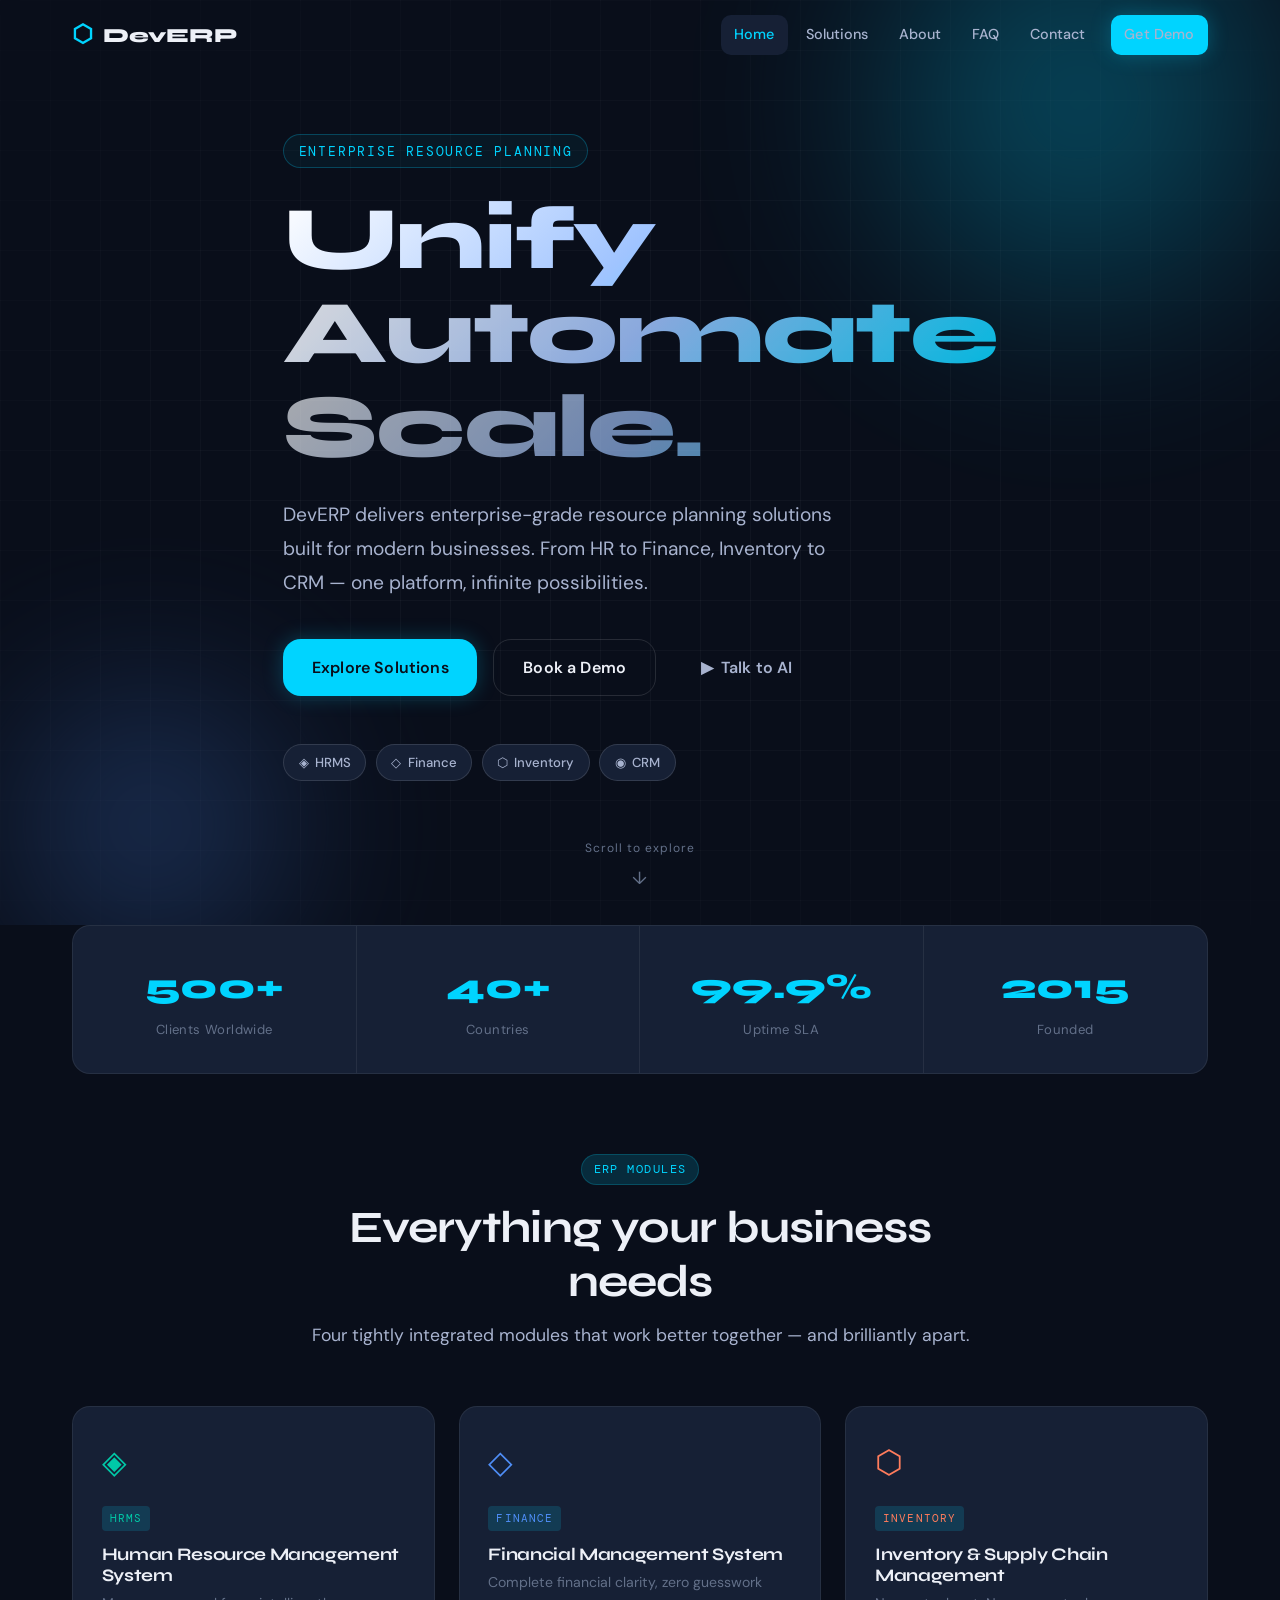
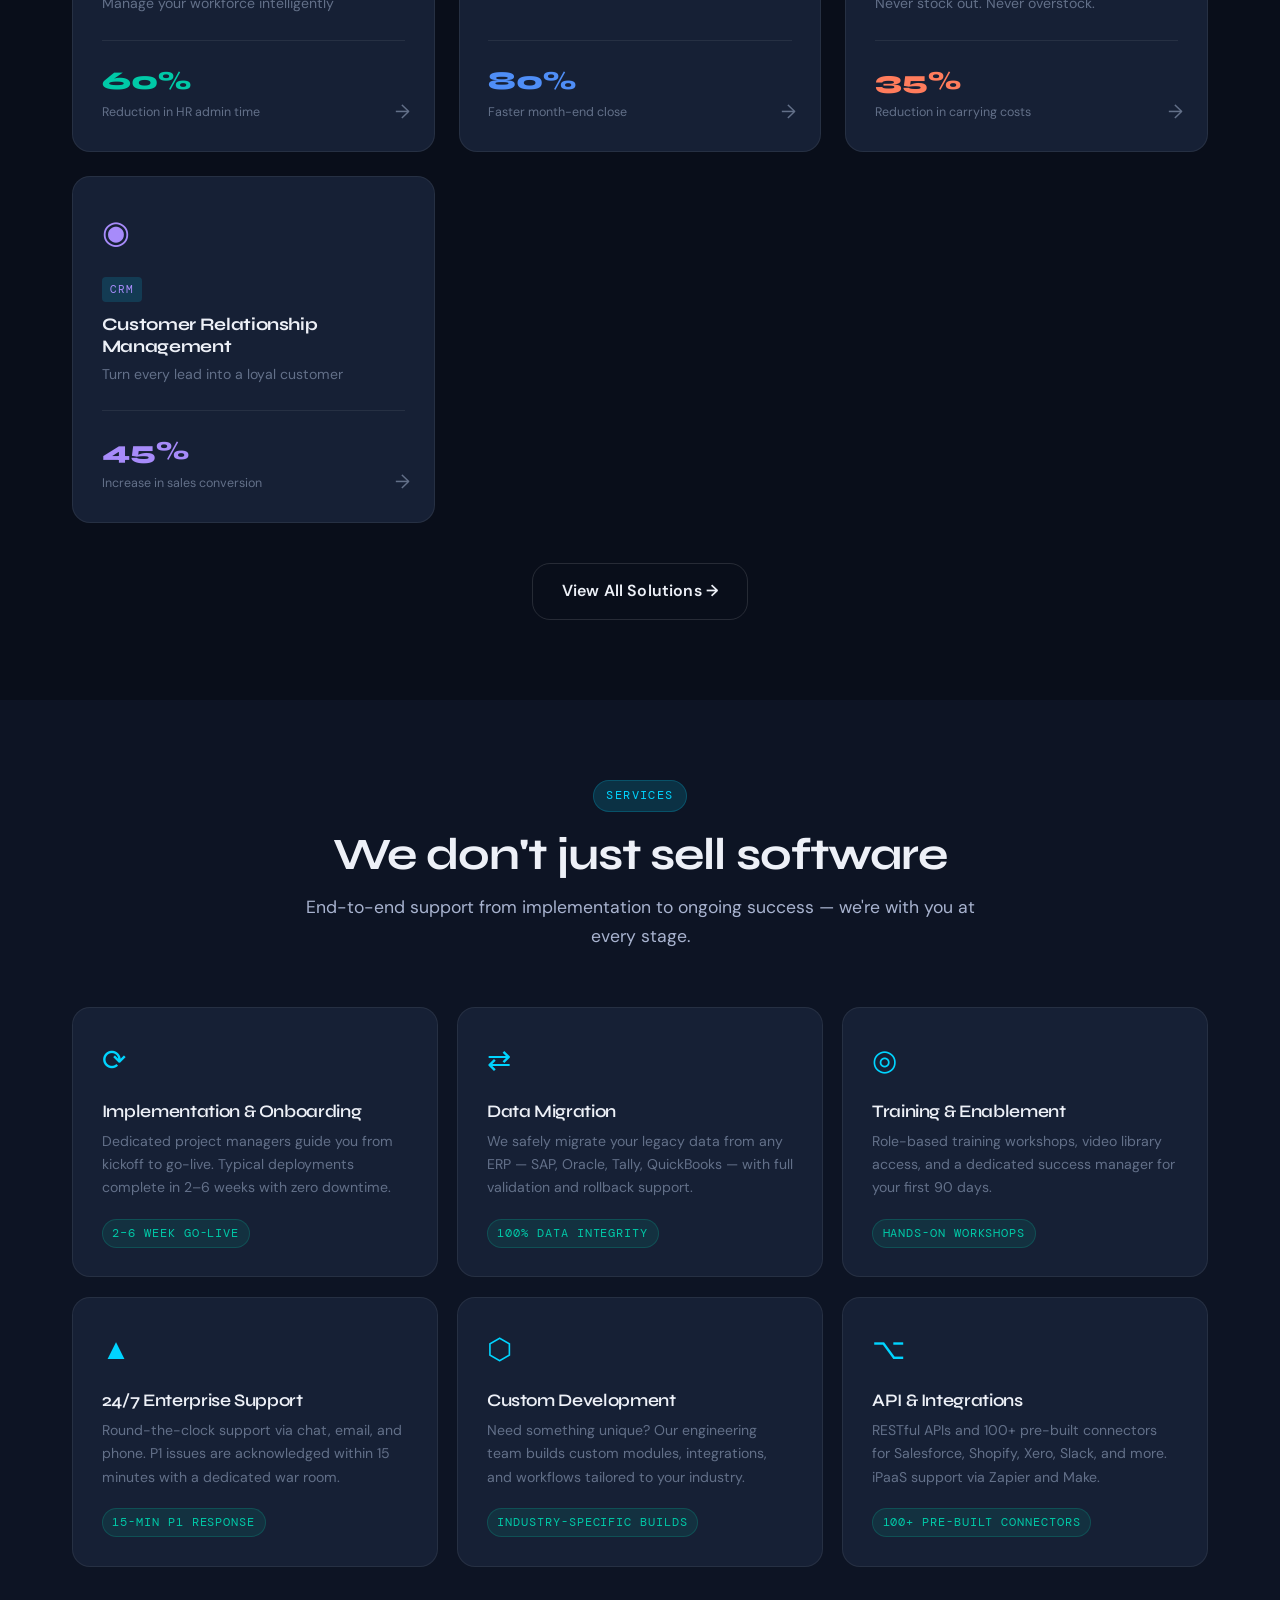
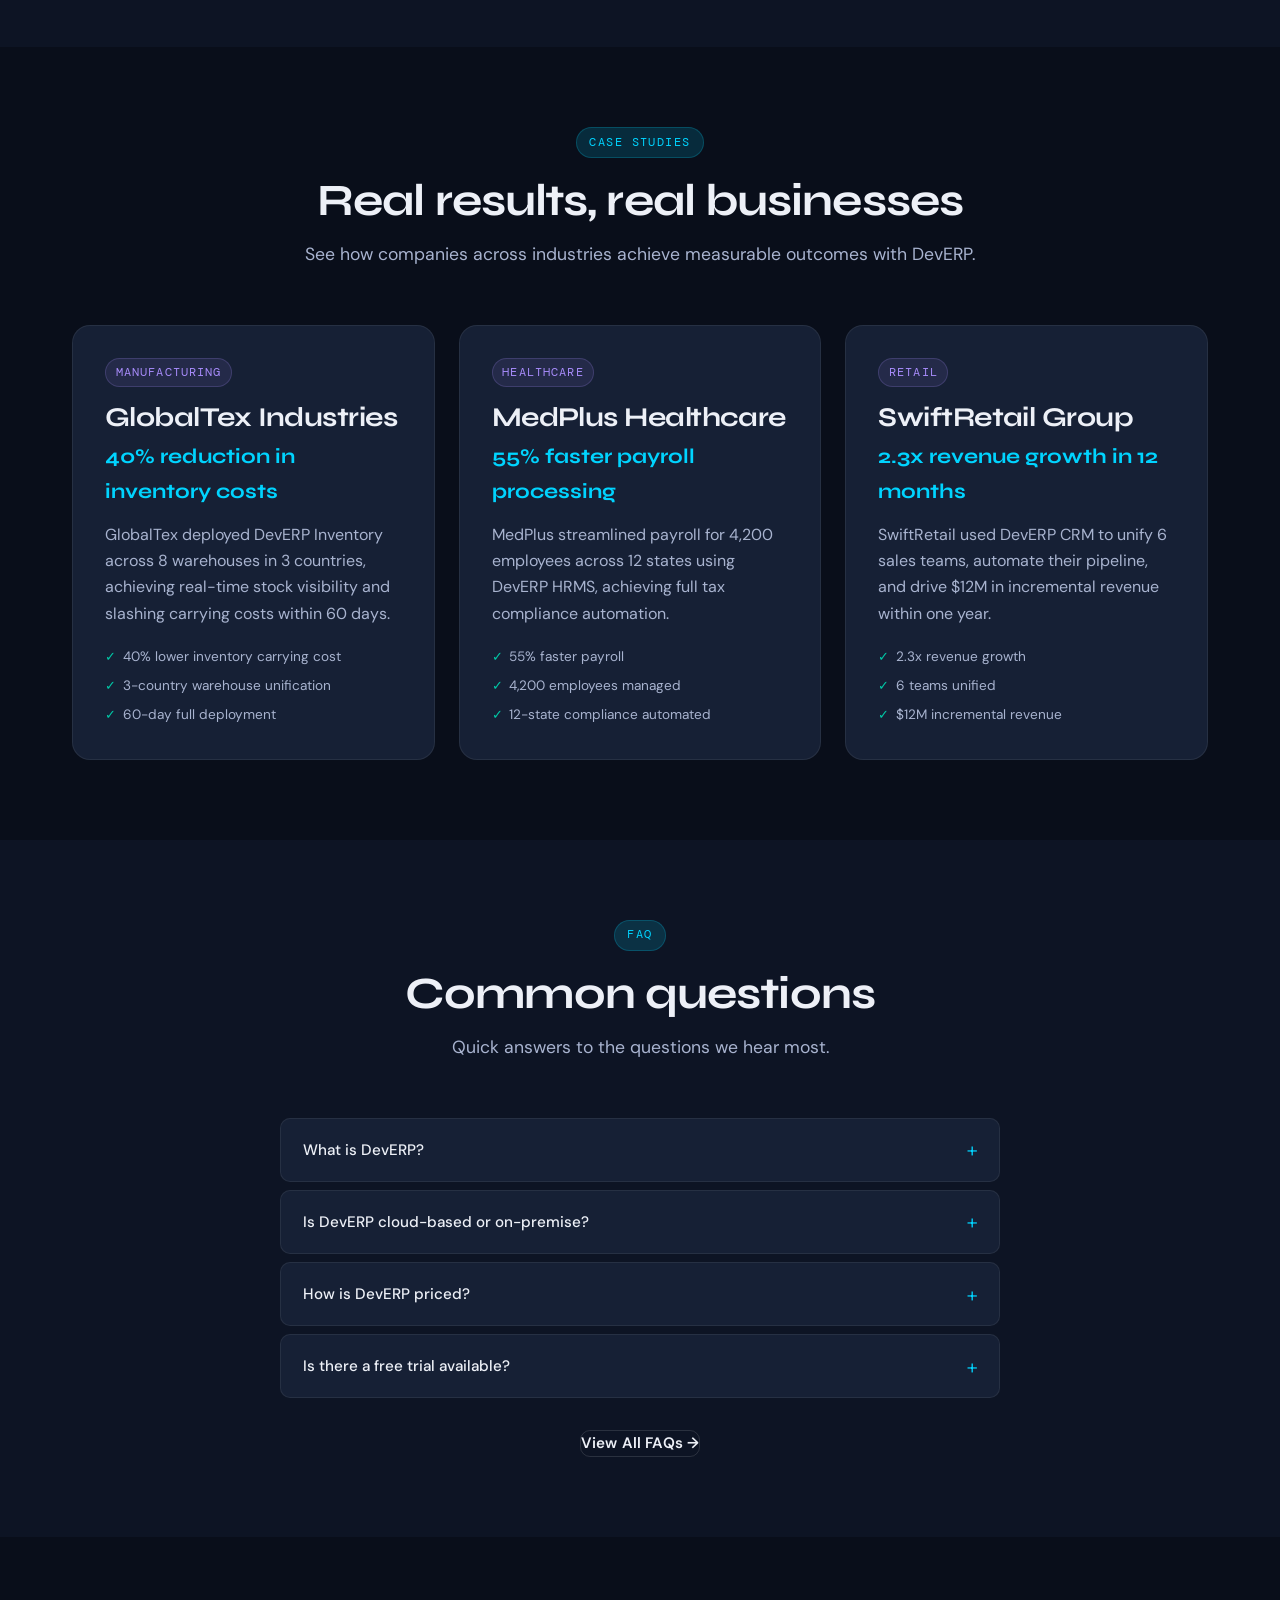
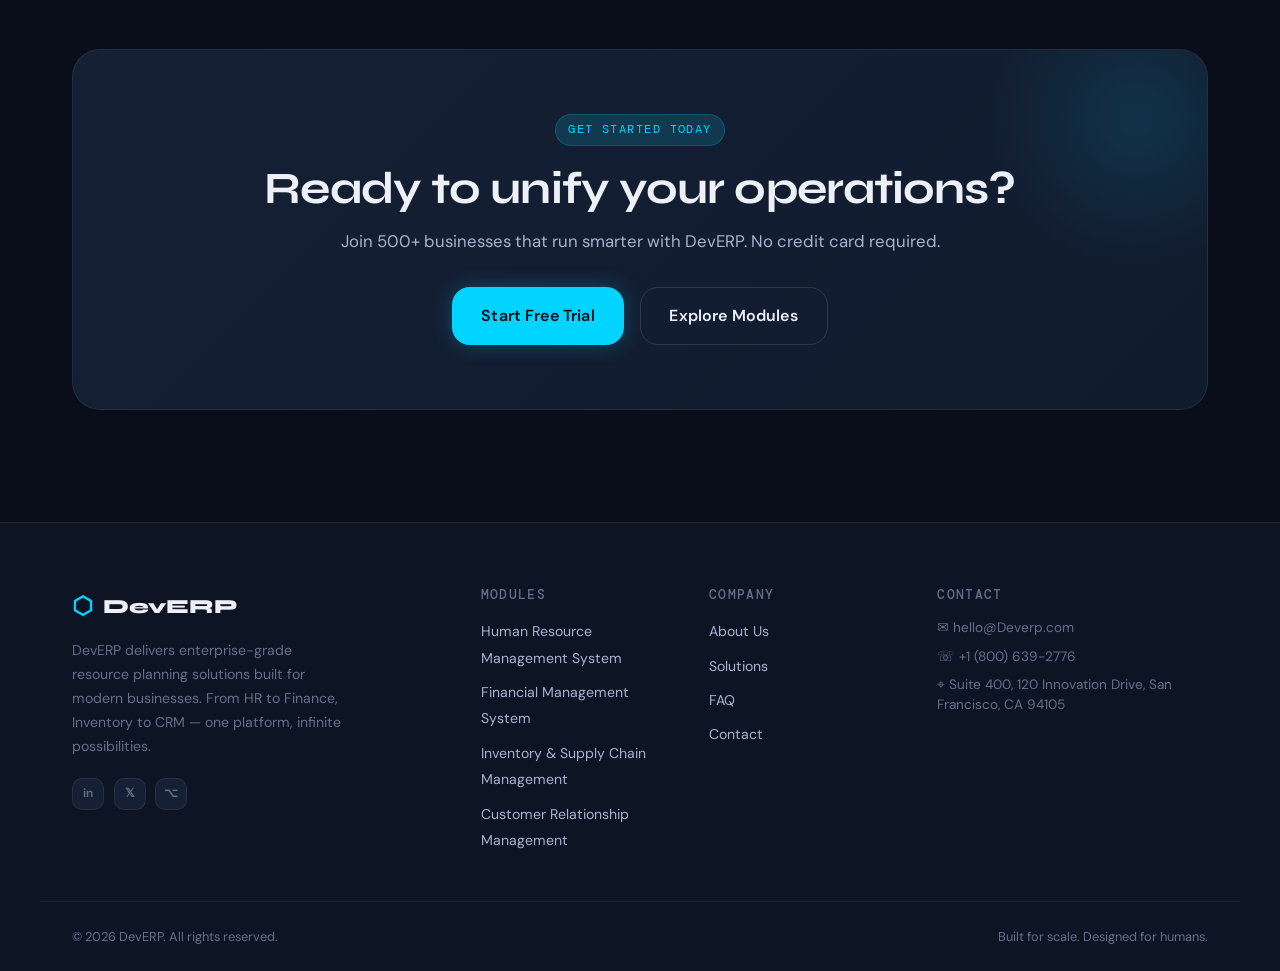
==== index.html @ a5f15797 "Initial commit - DevERP" ====
<!DOCTYPE html>
<html lang="en">
<head>
  <meta charset="UTF-8">
  <meta name="viewport" content="width=device-width, initial-scale=1.0">
  <meta name="description" content="DevERP — Enterprise Resource Planning for modern businesses. HRMS, Finance, Inventory, and CRM in one platform.">
  <title>DevERP — Unify. Automate. Scale.</title>
  <link rel="stylesheet" href="css/styles.css">
  <link rel="icon" href="data:image/svg+xml,<svg xmlns='http://www.w3.org/2000/svg' viewBox='0 0 100 100'><text y='.9em' font-size='90'>⬡</text></svg>">
</head>
<body>

  <!-- Navbar injected by JS -->
  <div id="nav-placeholder"></div>

  <!-- ── Hero ── -->
  <div id="hero-section"></div>

  <!-- ── Stats Bar ── -->
  <section style="padding: 0; background: transparent;">
    <div class="container">
      <div id="stats-section"></div>
    </div>
  </section>

  <!-- ── Modules Overview ── -->
  <section id="modules" style="padding: 5rem 0;">
    <div class="container">
      <div class="section-header reveal">
        <div class="section-eyebrow">ERP Modules</div>
        <h2>Everything your business needs</h2>
        <p>Four tightly integrated modules that work better together — and brilliantly apart.</p>
      </div>
      <div class="modules-grid" id="modules-section"></div>
      <div style="text-align:center; margin-top: 2.5rem;">
        <a href="pages/solutions.html" class="btn btn-outline btn-lg">View All Solutions →</a>
      </div>
    </div>
  </section>

  <!-- ── Services ── -->
  <section style="background: var(--bg-2); padding: 5rem 0;">
    <div class="container">
      <div class="section-header reveal">
        <div class="section-eyebrow">Services</div>
        <h2>We don't just sell software</h2>
        <p>End-to-end support from implementation to ongoing success — we're with you at every stage.</p>
      </div>
      <div class="services-grid" id="services-section"></div>
    </div>
  </section>

  <!-- ── Case Studies ── -->
  <section style="padding: 5rem 0;">
    <div class="container">
      <div class="section-header reveal">
        <div class="section-eyebrow">Case Studies</div>
        <h2>Real results, real businesses</h2>
        <p>See how companies across industries achieve measurable outcomes with DevERP.</p>
      </div>
      <div class="cases-grid" id="cases-section"></div>
    </div>
  </section>

  <!-- ── FAQ ── -->
  <section style="background: var(--bg-2); padding: 5rem 0;">
    <div class="container">
      <div class="section-header reveal">
        <div class="section-eyebrow">FAQ</div>
        <h2>Common questions</h2>
        <p>Quick answers to the questions we hear most.</p>
      </div>
      <div style="max-width: 720px; margin: 0 auto;">
        <div class="faq-list" id="home-faq-section"></div>
        <div style="text-align:center; margin-top: 2rem;">
          <a href="pages/faq.html" class="btn btn-outline">View All FAQs →</a>
        </div>
      </div>
    </div>
  </section>

  <!-- ── CTA ── -->
  <section style="padding: 5rem 0;">
    <div class="container">
      <div class="cta-section reveal">
        <div class="section-eyebrow">Get Started Today</div>
        <h2>Ready to unify your operations?</h2>
        <p>Join 500+ businesses that run smarter with DevERP. No credit card required.</p>
        <div class="cta-actions">
          <a href="pages/contact.html" class="btn btn-primary btn-lg">Start Free Trial</a>
          <a href="pages/solutions.html" class="btn btn-outline btn-lg">Explore Modules</a>
        </div>
      </div>
    </div>
  </section>

  <!-- Footer injected by JS -->
  <div id="footer-placeholder"></div>

  <!-- Chatbot placeholder — integrate Tawk.to or custom AI here -->
  <!-- <div id="chatbot-placeholder"></div> -->

  <!-- Scripts -->
  <script src="js/data.js"></script>
  <script src="js/ui.js"></script>
  <script src="js/main.js"></script>
</body>
</html>
---- css/styles.css ----
/* ─────────────────────────────────────────────────────────────────────────────
   styles.css — DevERP Design System
   Aesthetic: Industrial-Precision meets Digital Clarity
   Fonts: Syne (headings) + DM Sans (body)
   Color palette: Deep navy base, electric cyan accent, warm white text
   ───────────────────────────────────────────────────────────────────────────── */

@import url('https://fonts.googleapis.com/css2?family=Syne:wght@400;500;600;700;800&family=DM+Sans:ital,wght@0,300;0,400;0,500;0,600;1,400&family=DM+Mono:wght@400;500&display=swap');

/* ─── CSS Variables ─────────────────────────────────────────────────────────── */
:root {
  --bg:        #090E1A;
  --bg-2:      #0D1424;
  --bg-3:      #111B2E;
  --surface:   #162035;
  --surface-2: #1C2840;
  --border:    rgba(255,255,255,0.07);
  --border-2:  rgba(255,255,255,0.12);

  --text:      #EDF0F7;
  --text-2:    #A8B3CF;
  --text-3:    #637089;

  --accent:    #00D4FF;
  --accent-2:  #0099CC;
  --accent-glow: rgba(0,212,255,0.15);

  --green:     #00C9A7;
  --orange:    #FF7C5C;
  --purple:    #A78BFA;
  --blue:      #4F8EF7;

  --font-head: 'Syne', sans-serif;
  --font-body: 'DM Sans', sans-serif;
  --font-mono: 'DM Mono', monospace;

  --radius:    10px;
  --radius-lg: 18px;
  --radius-xl: 28px;

  --shadow-sm: 0 2px 12px rgba(0,0,0,0.3);
  --shadow:    0 8px 32px rgba(0,0,0,0.4);
  --shadow-lg: 0 20px 60px rgba(0,0,0,0.5);

  --transition: 0.2s cubic-bezier(0.4, 0, 0.2, 1);
  --transition-slow: 0.4s cubic-bezier(0.4, 0, 0.2, 1);

  --nav-h: 70px;
  --container: 1200px;
}

/* ─── Reset & Base ──────────────────────────────────────────────────────────── */
*, *::before, *::after { box-sizing: border-box; margin: 0; padding: 0; }

html { scroll-behavior: smooth; font-size: 16px; }

body {
  font-family: var(--font-body);
  background: var(--bg);
  color: var(--text);
  line-height: 1.65;
  -webkit-font-smoothing: antialiased;
  overflow-x: hidden;
}

a { color: var(--accent); text-decoration: none; transition: color var(--transition); }
a:hover { color: white; }

img { max-width: 100%; display: block; }

ul { list-style: none; }

/* ─── Typography ────────────────────────────────────────────────────────────── */
h1, h2, h3, h4, h5 {
  font-family: var(--font-head);
  font-weight: 700;
  line-height: 1.2;
  color: var(--text);
  letter-spacing: -0.02em;
}
h1 { font-size: clamp(2.4rem, 5vw, 4.2rem); }
h2 { font-size: clamp(1.8rem, 3.5vw, 2.8rem); }
h3 { font-size: clamp(1.3rem, 2.5vw, 1.7rem); }
h4 { font-size: 1.1rem; font-weight: 600; }

p { color: var(--text-2); }

.mono { font-family: var(--font-mono); }

/* ─── Container ─────────────────────────────────────────────────────────────── */
.container {
  max-width: var(--container);
  margin: 0 auto;
  padding: 0 2rem;
}

/* ─── Buttons ───────────────────────────────────────────────────────────────── */
.btn {
  display: inline-flex;
  align-items: center;
  gap: 0.5rem;
  font-family: var(--font-body);
  font-weight: 600;
  font-size: 0.95rem;
  border: none;
  cursor: pointer;
  border-radius: var(--radius);
  transition: all var(--transition);
  text-decoration: none;
  white-space: nowrap;
  letter-spacing: 0.01em;
}

.btn-sm  { padding: 0.55rem 1.1rem; font-size: 0.85rem; }
.btn-lg  { padding: 0.9rem 1.8rem; font-size: 1rem; border-radius: var(--radius-lg); }

.btn-primary {
  background: var(--accent);
  color: var(--bg);
  box-shadow: 0 0 20px rgba(0,212,255,0.25);
}
.btn-primary:hover {
  background: white;
  color: var(--bg);
  box-shadow: 0 0 35px rgba(0,212,255,0.4);
  transform: translateY(-1px);
  color: var(--bg);
}

.btn-outline {
  background: transparent;
  color: var(--text);
  border: 1.5px solid var(--border-2);
}
.btn-outline:hover {
  border-color: var(--accent);
  color: var(--accent);
  background: var(--accent-glow);
}

.btn-ghost {
  background: transparent;
  color: var(--text-2);
  border: none;
}
.btn-ghost:hover { color: var(--accent); }

/* ─── Section Layout ────────────────────────────────────────────────────────── */
section { padding: 5rem 0; }

.section-header {
  text-align: center;
  max-width: 680px;
  margin: 0 auto 3.5rem;
}
.section-header p { margin-top: 0.75rem; font-size: 1.1rem; }

.section-eyebrow {
  display: inline-block;
  font-family: var(--font-mono);
  font-size: 0.75rem;
  letter-spacing: 0.12em;
  text-transform: uppercase;
  color: var(--accent);
  background: var(--accent-glow);
  border: 1px solid rgba(0,212,255,0.2);
  padding: 0.3rem 0.75rem;
  border-radius: 999px;
  margin-bottom: 1rem;
}

/* ─── Navbar ─────────────────────────────────────────────────────────────────── */
.navbar {
  position: fixed;
  top: 0; left: 0; right: 0;
  z-index: 1000;
  height: var(--nav-h);
  transition: background var(--transition-slow), box-shadow var(--transition-slow);
}
.navbar.scrolled {
  background: rgba(9, 14, 26, 0.92);
  backdrop-filter: blur(20px);
  box-shadow: 0 1px 0 var(--border), var(--shadow-sm);
}

.nav-inner {
  display: flex;
  align-items: center;
  justify-content: space-between;
  height: 100%;
}

.nav-logo {
  display: flex;
  align-items: center;
  gap: 0.6rem;
  color: var(--text) !important;
  font-family: var(--font-head);
  font-weight: 800;
  font-size: 1.25rem;
}
.logo-mark {
  font-size: 1.5rem;
  color: var(--accent);
  animation: spin-slow 12s linear infinite;
}
@keyframes spin-slow { to { transform: rotate(360deg); } }

.nav-links {
  display: flex;
  align-items: center;
  gap: 0.25rem;
}
.nav-links a {
  padding: 0.5rem 0.85rem;
  border-radius: var(--radius);
  font-weight: 500;
  font-size: 0.9rem;
  color: var(--text-2);
  transition: all var(--transition);
}
.nav-links a:hover,
.nav-links a.active {
  color: var(--text);
  background: var(--surface);
}
.nav-links a.active { color: var(--accent); }
.nav-links .btn { margin-left: 0.5rem; }

.nav-toggle {
  display: none;
  flex-direction: column;
  gap: 5px;
  background: none;
  border: none;
  cursor: pointer;
  padding: 8px;
}
.nav-toggle span {
  display: block;
  width: 22px;
  height: 2px;
  background: var(--text);
  border-radius: 2px;
  transition: all var(--transition);
}

/* ─── Hero ───────────────────────────────────────────────────────────────────── */
.hero {
  position: relative;
  min-height: 100vh;
  display: flex;
  align-items: center;
  padding-top: var(--nav-h);
  overflow: hidden;
}

.hero-bg {
  position: absolute;
  inset: 0;
  pointer-events: none;
}

.hero-grid {
  position: absolute;
  inset: 0;
  background-image:
    linear-gradient(rgba(255,255,255,0.03) 1px, transparent 1px),
    linear-gradient(90deg, rgba(255,255,255,0.03) 1px, transparent 1px);
  background-size: 50px 50px;
  mask-image: radial-gradient(ellipse 80% 80% at 50% 50%, black 30%, transparent 100%);
}

.hero-glow {
  position: absolute;
  border-radius: 50%;
  filter: blur(80px);
  opacity: 0.35;
}
.glow-1 {
  width: 600px; height: 600px;
  background: radial-gradient(circle, #00D4FF 0%, transparent 70%);
  top: -200px; right: -100px;
  animation: float1 8s ease-in-out infinite;
}
.glow-2 {
  width: 400px; height: 400px;
  background: radial-gradient(circle, #4F8EF7 0%, transparent 70%);
  bottom: -100px; left: -50px;
  animation: float2 10s ease-in-out infinite;
}
@keyframes float1 { 0%,100%{transform:translate(0,0)} 50%{transform:translate(-30px,40px)} }
@keyframes float2 { 0%,100%{transform:translate(0,0)} 50%{transform:translate(40px,-30px)} }

.hero-content {
  position: relative;
  z-index: 2;
  padding: 4rem 2rem;
}

.hero-eyebrow {
  display: inline-block;
  font-family: var(--font-mono);
  font-size: 0.8rem;
  letter-spacing: 0.14em;
  text-transform: uppercase;
  color: var(--accent);
  border: 1px solid rgba(0,212,255,0.25);
  padding: 0.35rem 0.9rem;
  border-radius: 999px;
  margin-bottom: 1.5rem;
  background: rgba(0,212,255,0.05);
}

.hero-title {
  font-size: clamp(3rem, 7vw, 6rem);
  font-weight: 800;
  line-height: 1.05;
  margin-bottom: 1.5rem;
}
.title-line {
  display: block;
  background: linear-gradient(135deg, #ffffff 0%, #a0c4ff 50%, #00d4ff 100%);
  -webkit-background-clip: text;
  -webkit-text-fill-color: transparent;
  background-clip: text;
}
.title-line:nth-child(2) { opacity: 0.85; }
.title-line:nth-child(3) { opacity: 0.65; }

.hero-desc {
  font-size: 1.2rem;
  max-width: 560px;
  margin-bottom: 2.5rem;
  color: var(--text-2);
  line-height: 1.75;
}

.hero-actions {
  display: flex;
  flex-wrap: wrap;
  gap: 1rem;
  margin-bottom: 3rem;
}

.hero-modules-preview {
  display: flex;
  flex-wrap: wrap;
  gap: 0.6rem;
}

.hero-module-chip {
  display: flex;
  align-items: center;
  gap: 0.4rem;
  padding: 0.4rem 0.9rem;
  border: 1px solid var(--border-2);
  border-radius: 999px;
  font-size: 0.82rem;
  font-weight: 500;
  color: var(--text-2);
  background: var(--surface);
  transition: all var(--transition);
}
.hero-module-chip:hover {
  border-color: var(--c, var(--accent));
  color: var(--c, var(--accent));
  background: var(--surface-2);
}

.hero-scroll-hint {
  position: absolute;
  bottom: 2rem;
  left: 50%;
  transform: translateX(-50%);
  display: flex;
  flex-direction: column;
  align-items: center;
  gap: 0.3rem;
  font-size: 0.75rem;
  color: var(--text-3);
  letter-spacing: 0.08em;
  animation: bounce 2s ease-in-out infinite;
}
.scroll-arrow { font-size: 1.1rem; }
@keyframes bounce { 0%,100%{transform:translateX(-50%) translateY(0)} 50%{transform:translateX(-50%) translateY(6px)} }

/* ─── Stats Bar ──────────────────────────────────────────────────────────────── */
.stats-bar {
  display: grid;
  grid-template-columns: repeat(4, 1fr);
  gap: 0;
  background: var(--surface);
  border: 1px solid var(--border);
  border-radius: var(--radius-lg);
  overflow: hidden;
}

.stat-item {
  display: flex;
  flex-direction: column;
  align-items: center;
  padding: 2rem 1.5rem;
  border-right: 1px solid var(--border);
  transition: background var(--transition);
}
.stat-item:last-child { border-right: none; }
.stat-item:hover { background: var(--surface-2); }

.stat-num {
  font-family: var(--font-head);
  font-size: 2.2rem;
  font-weight: 800;
  color: var(--accent);
}
.stat-lbl { font-size: 0.82rem; color: var(--text-3); margin-top: 0.2rem; letter-spacing: 0.03em; }

/* ─── Module Cards ───────────────────────────────────────────────────────────── */
.modules-grid {
  display: grid;
  grid-template-columns: repeat(auto-fill, minmax(280px, 1fr));
  gap: 1.5rem;
}

.module-card {
  position: relative;
  display: flex;
  flex-direction: column;
  background: var(--surface);
  border: 1px solid var(--border);
  border-radius: var(--radius-lg);
  padding: 1.8rem;
  color: var(--text);
  transition: all var(--transition);
  overflow: hidden;
}
.module-card::before {
  content: '';
  position: absolute;
  top: 0; left: 0; right: 0;
  height: 3px;
  background: var(--accent, #00D4FF);
  opacity: 0;
  transition: opacity var(--transition);
}
.module-card:hover {
  border-color: rgba(255,255,255,0.15);
  background: var(--surface-2);
  transform: translateY(-4px);
  box-shadow: var(--shadow);
}
.module-card:hover::before { opacity: 1; }

.module-card-icon {
  font-size: 2rem;
  color: var(--accent);
  margin-bottom: 1rem;
  transition: transform var(--transition);
}
.module-card:hover .module-card-icon { transform: scale(1.15); }

.module-tag {
  display: inline-block;
  font-family: var(--font-mono);
  font-size: 0.7rem;
  letter-spacing: 0.1em;
  text-transform: uppercase;
  color: var(--accent);
  background: var(--accent-glow);
  padding: 0.2rem 0.5rem;
  border-radius: 4px;
  margin-bottom: 0.5rem;
}

.module-card-body { flex: 1; }
.module-card-body h3 { margin: 0.3rem 0; font-size: 1.1rem; }
.module-card-body p { font-size: 0.88rem; color: var(--text-3); margin-top: 0.4rem; }

.module-card-stat {
  display: flex;
  flex-direction: column;
  margin-top: 1.5rem;
  padding-top: 1.2rem;
  border-top: 1px solid var(--border);
}
.stat-value { font-family: var(--font-head); font-size: 1.6rem; font-weight: 800; color: var(--accent); }
.stat-label { font-size: 0.78rem; color: var(--text-3); }

.module-arrow {
  position: absolute;
  bottom: 1.5rem;
  right: 1.5rem;
  font-size: 1.2rem;
  color: var(--text-3);
  transition: all var(--transition);
}
.module-card:hover .module-arrow { color: var(--accent); transform: translateX(4px); }

/* ─── Feature Cards ─────────────────────────────────────────────────────────── */
.features-grid {
  display: grid;
  grid-template-columns: repeat(auto-fill, minmax(300px, 1fr));
  gap: 1.2rem;
}

.feature-card {
  display: flex;
  gap: 1.2rem;
  background: var(--surface);
  border: 1px solid var(--border);
  border-radius: var(--radius);
  padding: 1.5rem;
  transition: all var(--transition);
  opacity: 0;
  animation: fadeInUp 0.5s ease forwards;
}
.feature-card:hover {
  background: var(--surface-2);
  border-color: var(--border-2);
}

.feature-num {
  font-family: var(--font-mono);
  font-size: 0.7rem;
  font-weight: 500;
  color: var(--accent);
  opacity: 0.5;
  min-width: 24px;
  padding-top: 0.2rem;
}

.feature-body h4 { font-size: 1rem; margin-bottom: 0.4rem; }
.feature-body p { font-size: 0.88rem; color: var(--text-3); }

/* ─── FAQ ────────────────────────────────────────────────────────────────────── */
.faq-list { display: flex; flex-direction: column; gap: 0.5rem; }

.faq-group { margin-bottom: 2.5rem; }
.faq-group-title {
  font-size: 1.1rem;
  color: var(--accent, var(--text-2));
  margin-bottom: 1rem;
  padding-bottom: 0.75rem;
  border-bottom: 1px solid var(--border);
}

.faq-item {
  background: var(--surface);
  border: 1px solid var(--border);
  border-radius: var(--radius);
  overflow: hidden;
  transition: border-color var(--transition);
}
.faq-item.open { border-color: var(--border-2); }

.faq-question {
  display: flex;
  align-items: center;
  justify-content: space-between;
  width: 100%;
  padding: 1.1rem 1.4rem;
  background: none;
  border: none;
  cursor: pointer;
  text-align: left;
  color: var(--text);
  font-family: var(--font-body);
  font-size: 0.95rem;
  font-weight: 500;
  gap: 1rem;
  transition: background var(--transition);
}
.faq-question:hover { background: var(--surface-2); }

.faq-icon {
  font-size: 1.3rem;
  color: var(--accent);
  flex-shrink: 0;
  font-weight: 300;
  transition: transform var(--transition);
}
.faq-item.open .faq-icon { transform: rotate(45deg); }

.faq-answer {
  max-height: 0;
  overflow: hidden;
  transition: max-height 0.35s ease;
}
.faq-answer p {
  padding: 0 1.4rem 1.2rem;
  font-size: 0.9rem;
  color: var(--text-2);
  line-height: 1.75;
}

.faq-empty {
  text-align: center;
  padding: 3rem;
  color: var(--text-3);
  font-style: italic;
}

/* ─── Service Cards ─────────────────────────────────────────────────────────── */
.services-grid {
  display: grid;
  grid-template-columns: repeat(auto-fill, minmax(320px, 1fr));
  gap: 1.2rem;
}

.service-card {
  background: var(--surface);
  border: 1px solid var(--border);
  border-radius: var(--radius-lg);
  padding: 1.8rem;
  transition: all var(--transition);
  position: relative;
  overflow: hidden;
}
.service-card:hover {
  background: var(--surface-2);
  transform: translateY(-3px);
  box-shadow: var(--shadow);
}

.service-icon {
  font-size: 1.8rem;
  margin-bottom: 1rem;
  color: var(--accent);
}
.service-body h4 { margin-bottom: 0.5rem; }
.service-body p { font-size: 0.88rem; color: var(--text-3); }

.service-highlight {
  display: inline-block;
  margin-top: 1.2rem;
  font-family: var(--font-mono);
  font-size: 0.72rem;
  letter-spacing: 0.08em;
  text-transform: uppercase;
  color: var(--green);
  background: rgba(0,201,167,0.1);
  border: 1px solid rgba(0,201,167,0.2);
  padding: 0.25rem 0.6rem;
  border-radius: 999px;
}

/* ─── Case Study Cards ───────────────────────────────────────────────────────── */
.cases-grid {
  display: grid;
  grid-template-columns: repeat(auto-fill, minmax(320px, 1fr));
  gap: 1.5rem;
}

.case-card {
  background: var(--surface);
  border: 1px solid var(--border);
  border-radius: var(--radius-lg);
  padding: 2rem;
  transition: all var(--transition);
}
.case-card:hover {
  background: var(--surface-2);
  transform: translateY(-3px);
  box-shadow: var(--shadow);
}

.case-industry {
  font-family: var(--font-mono);
  font-size: 0.72rem;
  letter-spacing: 0.1em;
  text-transform: uppercase;
  color: var(--purple);
  background: rgba(167,139,250,0.1);
  border: 1px solid rgba(167,139,250,0.2);
  padding: 0.25rem 0.6rem;
  border-radius: 999px;
  display: inline-block;
  margin-bottom: 0.9rem;
}

.case-metric {
  font-family: var(--font-head);
  font-size: 1.3rem;
  font-weight: 700;
  color: var(--accent);
  margin: 0.4rem 0 0.8rem;
}

.case-results {
  margin-top: 1.2rem;
  display: flex;
  flex-direction: column;
  gap: 0.4rem;
}
.case-results li {
  font-size: 0.85rem;
  color: var(--text-2);
  padding-left: 1.1rem;
  position: relative;
}
.case-results li::before {
  content: '✓';
  position: absolute;
  left: 0;
  color: var(--green);
  font-size: 0.8rem;
}

/* ─── Page Header ────────────────────────────────────────────────────────────── */
.page-header {
  position: relative;
  padding: calc(var(--nav-h) + 3rem) 0 3.5rem;
  overflow: hidden;
  --accent: #00D4FF;
}

.page-header-bg {
  position: absolute;
  inset: 0;
  pointer-events: none;
}

.page-header .container { position: relative; z-index: 2; }
.page-header h1 { margin-bottom: 0.75rem; }
.page-subtitle {
  font-size: 1.15rem;
  color: var(--text-2);
  max-width: 600px;
}

/* ─── Breadcrumb ─────────────────────────────────────────────────────────────── */
.breadcrumb {
  display: flex;
  align-items: center;
  gap: 0.4rem;
  margin-bottom: 1.2rem;
  font-size: 0.82rem;
  color: var(--text-3);
}
.breadcrumb a { color: var(--text-3); }
.breadcrumb a:hover { color: var(--accent); }
.breadcrumb-sep { color: var(--text-3); opacity: 0.4; }
.breadcrumb-current { color: var(--accent); }

/* ─── Module Detail Page ─────────────────────────────────────────────────────── */
.module-hero-stat {
  display: flex;
  flex-direction: column;
  align-items: center;
  justify-content: center;
  background: var(--surface);
  border: 1px solid var(--border);
  border-top: 3px solid var(--accent);
  border-radius: var(--radius-lg);
  padding: 2.5rem 2rem;
  text-align: center;
}
.mhs-icon { font-size: 2.5rem; color: var(--accent); margin-bottom: 0.8rem; }
.mhs-value {
  font-family: var(--font-head);
  font-size: 3.5rem;
  font-weight: 800;
  color: var(--accent);
  line-height: 1;
}
.mhs-label { font-size: 0.9rem; color: var(--text-2); margin-top: 0.4rem; }

.module-description {
  font-size: 1.1rem;
  color: var(--text-2);
  line-height: 1.8;
  max-width: 700px;
}

/* ─── Search ─────────────────────────────────────────────────────────────────── */
.search-wrap {
  position: relative;
  max-width: 560px;
  margin: 0 auto 2.5rem;
}

.search-icon {
  position: absolute;
  left: 1rem;
  top: 50%;
  transform: translateY(-50%);
  font-size: 1.1rem;
  color: var(--text-3);
  pointer-events: none;
}

.search-input {
  width: 100%;
  background: var(--surface);
  border: 1.5px solid var(--border-2);
  border-radius: var(--radius-lg);
  padding: 0.9rem 3rem 0.9rem 2.8rem;
  font-family: var(--font-body);
  font-size: 0.95rem;
  color: var(--text);
  outline: none;
  transition: all var(--transition);
}
.search-input::placeholder { color: var(--text-3); }
.search-input:focus {
  border-color: var(--accent);
  box-shadow: 0 0 0 3px var(--accent-glow);
  background: var(--surface-2);
}

.search-hint {
  position: absolute;
  right: 1rem;
  top: 50%;
  transform: translateY(-50%);
  font-family: var(--font-mono);
  font-size: 0.65rem;
  color: var(--text-3);
  background: var(--bg-3);
  border: 1px solid var(--border);
  padding: 0.15rem 0.4rem;
  border-radius: 4px;
}

/* ─── About Page ─────────────────────────────────────────────────────────────── */
.mission-grid {
  display: grid;
  grid-template-columns: 1fr 1fr;
  gap: 1.5rem;
}

.mission-card {
  background: var(--surface);
  border: 1px solid var(--border);
  border-radius: var(--radius-lg);
  padding: 2rem;
}
.mission-label {
  font-family: var(--font-mono);
  font-size: 0.72rem;
  letter-spacing: 0.1em;
  text-transform: uppercase;
  color: var(--accent);
  margin-bottom: 0.8rem;
}
.mission-card p { font-size: 1rem; line-height: 1.75; color: var(--text-2); }

.values-grid {
  display: grid;
  grid-template-columns: repeat(auto-fill, minmax(240px, 1fr));
  gap: 1.2rem;
}

.value-card {
  background: var(--surface);
  border: 1px solid var(--border);
  border-radius: var(--radius-lg);
  padding: 1.8rem;
  transition: all var(--transition);
}
.value-card:hover { background: var(--surface-2); transform: translateY(-3px); }
.value-icon { font-size: 1.8rem; margin-bottom: 0.8rem; color: var(--accent); }
.value-card h4 { margin-bottom: 0.5rem; }
.value-card p { font-size: 0.88rem; color: var(--text-3); }

.team-grid {
  display: grid;
  grid-template-columns: repeat(auto-fill, minmax(240px, 1fr));
  gap: 1.5rem;
}

.team-card {
  background: var(--surface);
  border: 1px solid var(--border);
  border-radius: var(--radius-lg);
  padding: 1.8rem;
  text-align: center;
  transition: all var(--transition);
}
.team-card:hover { background: var(--surface-2); transform: translateY(-3px); }
.team-avatar {
  width: 60px; height: 60px;
  background: linear-gradient(135deg, var(--accent), var(--blue));
  border-radius: 50%;
  display: flex;
  align-items: center;
  justify-content: center;
  font-family: var(--font-head);
  font-weight: 800;
  font-size: 1.1rem;
  color: var(--bg);
  margin: 0 auto 1rem;
}
.team-card h4 { margin-bottom: 0.2rem; }
.team-role {
  font-size: 0.8rem;
  color: var(--accent);
  font-family: var(--font-mono);
  letter-spacing: 0.05em;
  margin-bottom: 0.7rem;
}
.team-card p { font-size: 0.85rem; color: var(--text-3); }

/* ─── Contact Page ───────────────────────────────────────────────────────────── */
.contact-layout {
  display: grid;
  grid-template-columns: 1fr 1.6fr;
  gap: 3rem;
  align-items: start;
}

.contact-details { display: flex; flex-direction: column; gap: 1.5rem; }

.contact-detail {
  display: flex;
  align-items: flex-start;
  gap: 1rem;
  padding: 1.2rem;
  background: var(--surface);
  border: 1px solid var(--border);
  border-radius: var(--radius);
}
.contact-icon { font-size: 1.2rem; color: var(--accent); min-width: 24px; }
.contact-detail div { display: flex; flex-direction: column; gap: 0.2rem; }
.contact-detail strong { font-size: 0.78rem; font-family: var(--font-mono); letter-spacing: 0.08em; text-transform: uppercase; color: var(--text-3); }
.contact-detail a, .contact-detail span { font-size: 0.9rem; color: var(--text-2); }
.contact-detail a:hover { color: var(--accent); }

.contact-form-wrap {
  background: var(--surface);
  border: 1px solid var(--border);
  border-radius: var(--radius-lg);
  padding: 2.5rem;
}

.form-group { margin-bottom: 1.2rem; }
.form-group label {
  display: block;
  font-size: 0.82rem;
  font-weight: 600;
  color: var(--text-2);
  margin-bottom: 0.4rem;
  letter-spacing: 0.02em;
}

.form-group input,
.form-group select,
.form-group textarea {
  width: 100%;
  background: var(--bg-3);
  border: 1.5px solid var(--border-2);
  border-radius: var(--radius);
  padding: 0.75rem 1rem;
  font-family: var(--font-body);
  font-size: 0.9rem;
  color: var(--text);
  outline: none;
  transition: all var(--transition);
  resize: vertical;
}
.form-group input::placeholder,
.form-group textarea::placeholder { color: var(--text-3); }
.form-group input:focus,
.form-group select:focus,
.form-group textarea:focus {
  border-color: var(--accent);
  box-shadow: 0 0 0 3px var(--accent-glow);
  background: var(--surface);
}
.form-group select { appearance: none; cursor: pointer; }
.form-row { display: grid; grid-template-columns: 1fr 1fr; gap: 1rem; }

.form-submit { width: 100%; margin-top: 1.5rem; justify-content: center; padding: 0.9rem; font-size: 0.95rem; }

#form-success {
  display: none;
  flex-direction: column;
  align-items: center;
  text-align: center;
  padding: 3rem 2rem;
  gap: 1rem;
}
.success-icon { font-size: 3rem; }
#form-success h3 { color: var(--green); }
#form-success p { color: var(--text-2); }

/* ─── Footer ─────────────────────────────────────────────────────────────────── */
.footer {
  background: var(--bg-2);
  border-top: 1px solid var(--border);
  padding-top: 4rem;
}

.footer-grid {
  display: grid;
  grid-template-columns: 2fr 1fr 1fr 1.5fr;
  gap: 3rem;
  padding-bottom: 3rem;
}

.footer-brand p { font-size: 0.88rem; color: var(--text-3); margin-top: 0.8rem; max-width: 280px; line-height: 1.7; }

.footer-social {
  display: flex;
  gap: 0.6rem;
  margin-top: 1.2rem;
}
.footer-social a {
  width: 32px; height: 32px;
  background: var(--surface);
  border: 1px solid var(--border);
  border-radius: var(--radius);
  display: flex;
  align-items: center;
  justify-content: center;
  font-size: 0.75rem;
  color: var(--text-3);
  font-weight: 600;
  transition: all var(--transition);
}
.footer-social a:hover { background: var(--accent); color: var(--bg); border-color: var(--accent); }

.footer-col h4 {
  font-size: 0.82rem;
  letter-spacing: 0.1em;
  text-transform: uppercase;
  color: var(--text-3);
  font-family: var(--font-mono);
  margin-bottom: 1rem;
  font-weight: 500;
}
.footer-col ul { display: flex; flex-direction: column; gap: 0.5rem; }
.footer-col ul li a { font-size: 0.88rem; color: var(--text-2); }
.footer-col ul li a:hover { color: var(--accent); }

.footer-contact li {
  font-size: 0.85rem;
  color: var(--text-3);
  display: flex;
  gap: 0.5rem;
  align-items: flex-start;
  line-height: 1.5;
}

.footer-bottom {
  display: flex;
  align-items: center;
  justify-content: space-between;
  padding: 1.5rem 2rem;
  border-top: 1px solid var(--border);
}
.footer-bottom p { font-size: 0.8rem; color: var(--text-3); }

/* ─── Chatbot ────────────────────────────────────────────────────────────────── */
.chatbot-placeholder {
  position: fixed;
  bottom: 1.5rem;
  right: 1.5rem;
  z-index: 999;
}

.chatbot-fab {
  position: relative;
  width: 58px; height: 58px;
  background: var(--accent);
  border: none;
  border-radius: 50%;
  cursor: pointer;
  display: flex;
  align-items: center;
  justify-content: center;
  box-shadow: 0 4px 20px rgba(0,212,255,0.4);
  transition: all var(--transition);
}
.chatbot-fab:hover { transform: scale(1.1); box-shadow: 0 6px 30px rgba(0,212,255,0.6); }
.chatbot-fab-icon { font-size: 1.4rem; }
.chatbot-fab-badge {
  position: absolute;
  top: -4px; right: -4px;
  background: var(--bg);
  color: var(--accent);
  border: 1.5px solid var(--accent);
  font-family: var(--font-mono);
  font-size: 0.55rem;
  padding: 0.1rem 0.3rem;
  border-radius: 999px;
  font-weight: 600;
  letter-spacing: 0.05em;
}

.chatbot-panel {
  position: absolute;
  bottom: 70px;
  right: 0;
  width: 340px;
  background: var(--bg-2);
  border: 1px solid var(--border-2);
  border-radius: var(--radius-xl);
  box-shadow: var(--shadow-lg);
  overflow: hidden;
  transform-origin: bottom right;
  transform: scale(0.9) translateY(10px);
  opacity: 0;
  pointer-events: none;
  transition: all var(--transition);
}
.chatbot-panel.open {
  transform: scale(1) translateY(0);
  opacity: 1;
  pointer-events: all;
}

.chatbot-header {
  display: flex;
  align-items: center;
  justify-content: space-between;
  padding: 1rem 1.2rem;
  background: var(--surface);
  border-bottom: 1px solid var(--border);
  font-family: var(--font-head);
  font-weight: 700;
  font-size: 0.9rem;
  color: var(--accent);
}
.chatbot-close {
  background: none;
  border: none;
  color: var(--text-3);
  cursor: pointer;
  font-size: 0.85rem;
  padding: 0.2rem;
  transition: color var(--transition);
}
.chatbot-close:hover { color: var(--text); }

.chatbot-body {
  height: 280px;
  overflow-y: auto;
  padding: 1rem;
  display: flex;
  flex-direction: column;
  gap: 0.75rem;
  scrollbar-width: thin;
  scrollbar-color: var(--surface-2) transparent;
}

.chatbot-message {
  max-width: 85%;
  padding: 0.7rem 0.9rem;
  border-radius: var(--radius);
  font-size: 0.85rem;
  line-height: 1.55;
  animation: fadeInUp 0.2s ease;
}
.chatbot-message.bot {
  background: var(--surface);
  border: 1px solid var(--border);
  color: var(--text-2);
  border-radius: var(--radius) var(--radius) var(--radius) 0;
}
.chatbot-message.user {
  background: var(--accent);
  color: var(--bg);
  align-self: flex-end;
  border-radius: var(--radius) var(--radius) 0 var(--radius);
}
.chatbot-message p { color: inherit; margin: 0; }
.chatbot-message a { color: var(--bg); text-decoration: underline; }

.chatbot-suggestions {
  display: flex;
  flex-wrap: wrap;
  gap: 0.4rem;
  margin-top: 0.25rem;
}
.suggestion-chip {
  background: var(--surface-2);
  border: 1px solid var(--border-2);
  color: var(--text-2);
  font-size: 0.75rem;
  padding: 0.3rem 0.7rem;
  border-radius: 999px;
  cursor: pointer;
  font-family: var(--font-body);
  transition: all var(--transition);
}
.suggestion-chip:hover { background: var(--accent); color: var(--bg); border-color: var(--accent); }

.chatbot-input-row {
  display: flex;
  gap: 0.5rem;
  padding: 0.8rem;
  border-top: 1px solid var(--border);
  background: var(--surface);
}
#chatbotInput {
  flex: 1;
  background: var(--bg-3);
  border: 1px solid var(--border-2);
  border-radius: var(--radius);
  padding: 0.55rem 0.8rem;
  font-family: var(--font-body);
  font-size: 0.85rem;
  color: var(--text);
  outline: none;
  transition: border-color var(--transition);
}
#chatbotInput::placeholder { color: var(--text-3); }
#chatbotInput:focus { border-color: var(--accent); }
#chatbotSend {
  background: var(--accent);
  border: none;
  color: var(--bg);
  font-size: 1rem;
  width: 34px; height: 34px;
  border-radius: var(--radius);
  cursor: pointer;
  transition: all var(--transition);
  display: flex; align-items: center; justify-content: center;
  font-weight: 700;
}
#chatbotSend:hover { background: white; transform: translateX(2px); }

/* ─── Scroll Reveal ──────────────────────────────────────────────────────────── */
.reveal {
  opacity: 0;
  transform: translateY(24px);
  transition: opacity 0.6s ease, transform 0.6s ease;
}
.reveal.revealed {
  opacity: 1;
  transform: translateY(0);
}

@keyframes fadeInUp {
  from { opacity: 0; transform: translateY(16px); }
  to   { opacity: 1; transform: translateY(0); }
}

/* ─── CTA Section ────────────────────────────────────────────────────────────── */
.cta-section {
  text-align: center;
  background: linear-gradient(135deg, var(--surface) 0%, var(--bg-3) 100%);
  border: 1px solid var(--border);
  border-radius: var(--radius-xl);
  padding: 4rem 2rem;
  margin: 2rem 0;
  position: relative;
  overflow: hidden;
}
.cta-section::before {
  content: '';
  position: absolute;
  top: -80px; right: -80px;
  width: 300px; height: 300px;
  background: radial-gradient(circle, rgba(0,212,255,0.12) 0%, transparent 70%);
  pointer-events: none;
}
.cta-section h2 { margin-bottom: 0.75rem; }
.cta-section p { margin-bottom: 2rem; font-size: 1.05rem; }
.cta-actions { display: flex; gap: 1rem; justify-content: center; flex-wrap: wrap; }

/* ─── Two-column layout helper ───────────────────────────────────────────────── */
.two-col {
  display: grid;
  grid-template-columns: 1fr 1fr;
  gap: 3rem;
  align-items: center;
}
.two-col.flip { direction: rtl; }
.two-col.flip > * { direction: ltr; }

/* ─── Responsive ─────────────────────────────────────────────────────────────── */
@media (max-width: 1024px) {
  .footer-grid { grid-template-columns: 1fr 1fr; }
  .contact-layout { grid-template-columns: 1fr; }
  .two-col { grid-template-columns: 1fr; }
}

@media (max-width: 768px) {
  :root { --nav-h: 60px; }
  section { padding: 3.5rem 0; }

  .nav-links {
    position: fixed;
    top: var(--nav-h); left: 0; right: 0;
    background: rgba(9, 14, 26, 0.97);
    backdrop-filter: blur(20px);
    flex-direction: column;
    align-items: stretch;
    padding: 1rem;
    gap: 0.2rem;
    border-bottom: 1px solid var(--border);
    transform: translateY(-110%);
    transition: transform var(--transition-slow);
    z-index: 999;
  }
  .nav-links.open { transform: translateY(0); }
  .nav-links a { padding: 0.75rem 1rem; border-radius: var(--radius); }
  .nav-links .btn { text-align: center; justify-content: center; margin: 0.5rem 0 0; }
  .nav-toggle { display: flex; }

  .hero-title { font-size: clamp(2.2rem, 8vw, 3.5rem); }
  .stats-bar { grid-template-columns: 1fr 1fr; }
  .stat-item { border-right: none; border-bottom: 1px solid var(--border); }
  .stat-item:nth-child(odd) { border-right: 1px solid var(--border); }
  .stat-item:nth-last-child(-n+2) { border-bottom: none; }

  .footer-grid { grid-template-columns: 1fr; gap: 2rem; }
  .footer-bottom { flex-direction: column; gap: 0.5rem; text-align: center; }

  .mission-grid { grid-template-columns: 1fr; }
  .form-row { grid-template-columns: 1fr; }

  .chatbot-panel { width: 300px; }
}

@media (max-width: 480px) {
  .container { padding: 0 1.25rem; }
  .hero-actions { flex-direction: column; }
  .hero-actions .btn { width: 100%; justify-content: center; }
  .cta-actions { flex-direction: column; align-items: center; }
  .modules-grid { grid-template-columns: 1fr; }
}
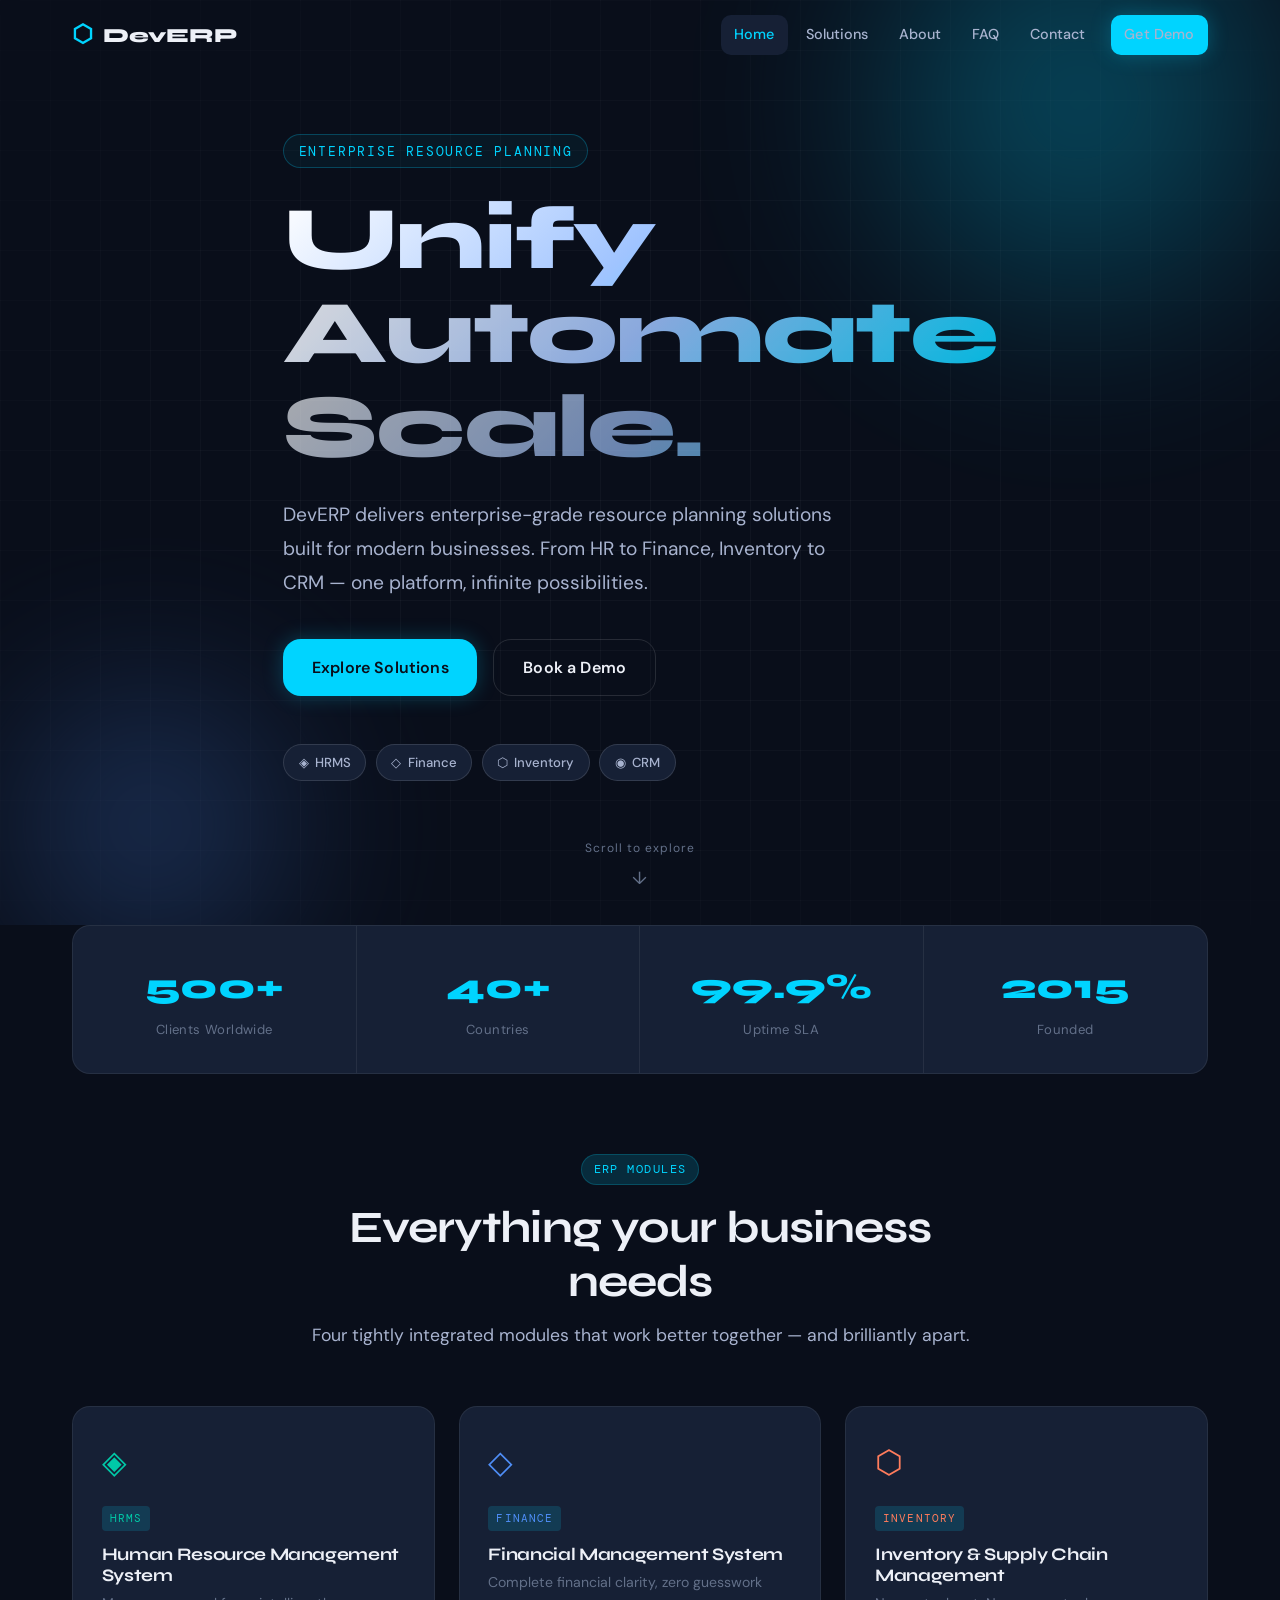
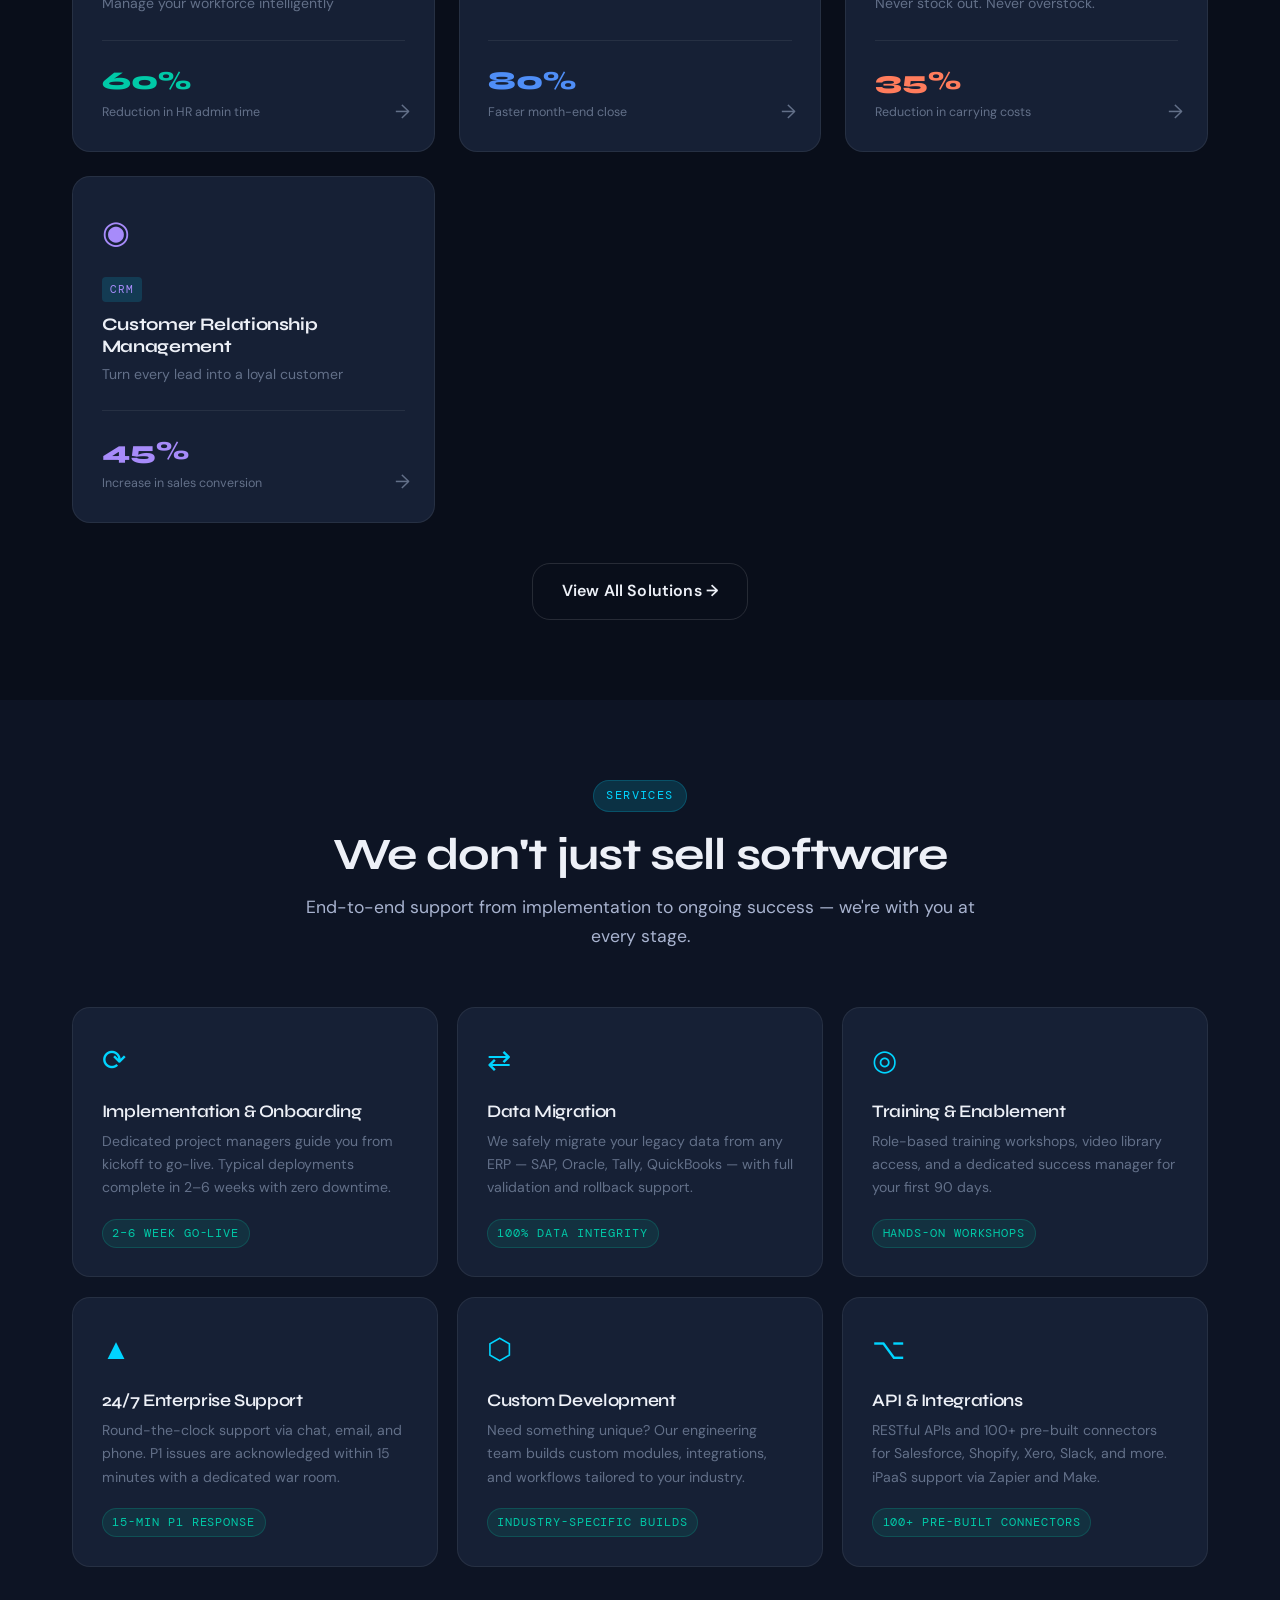
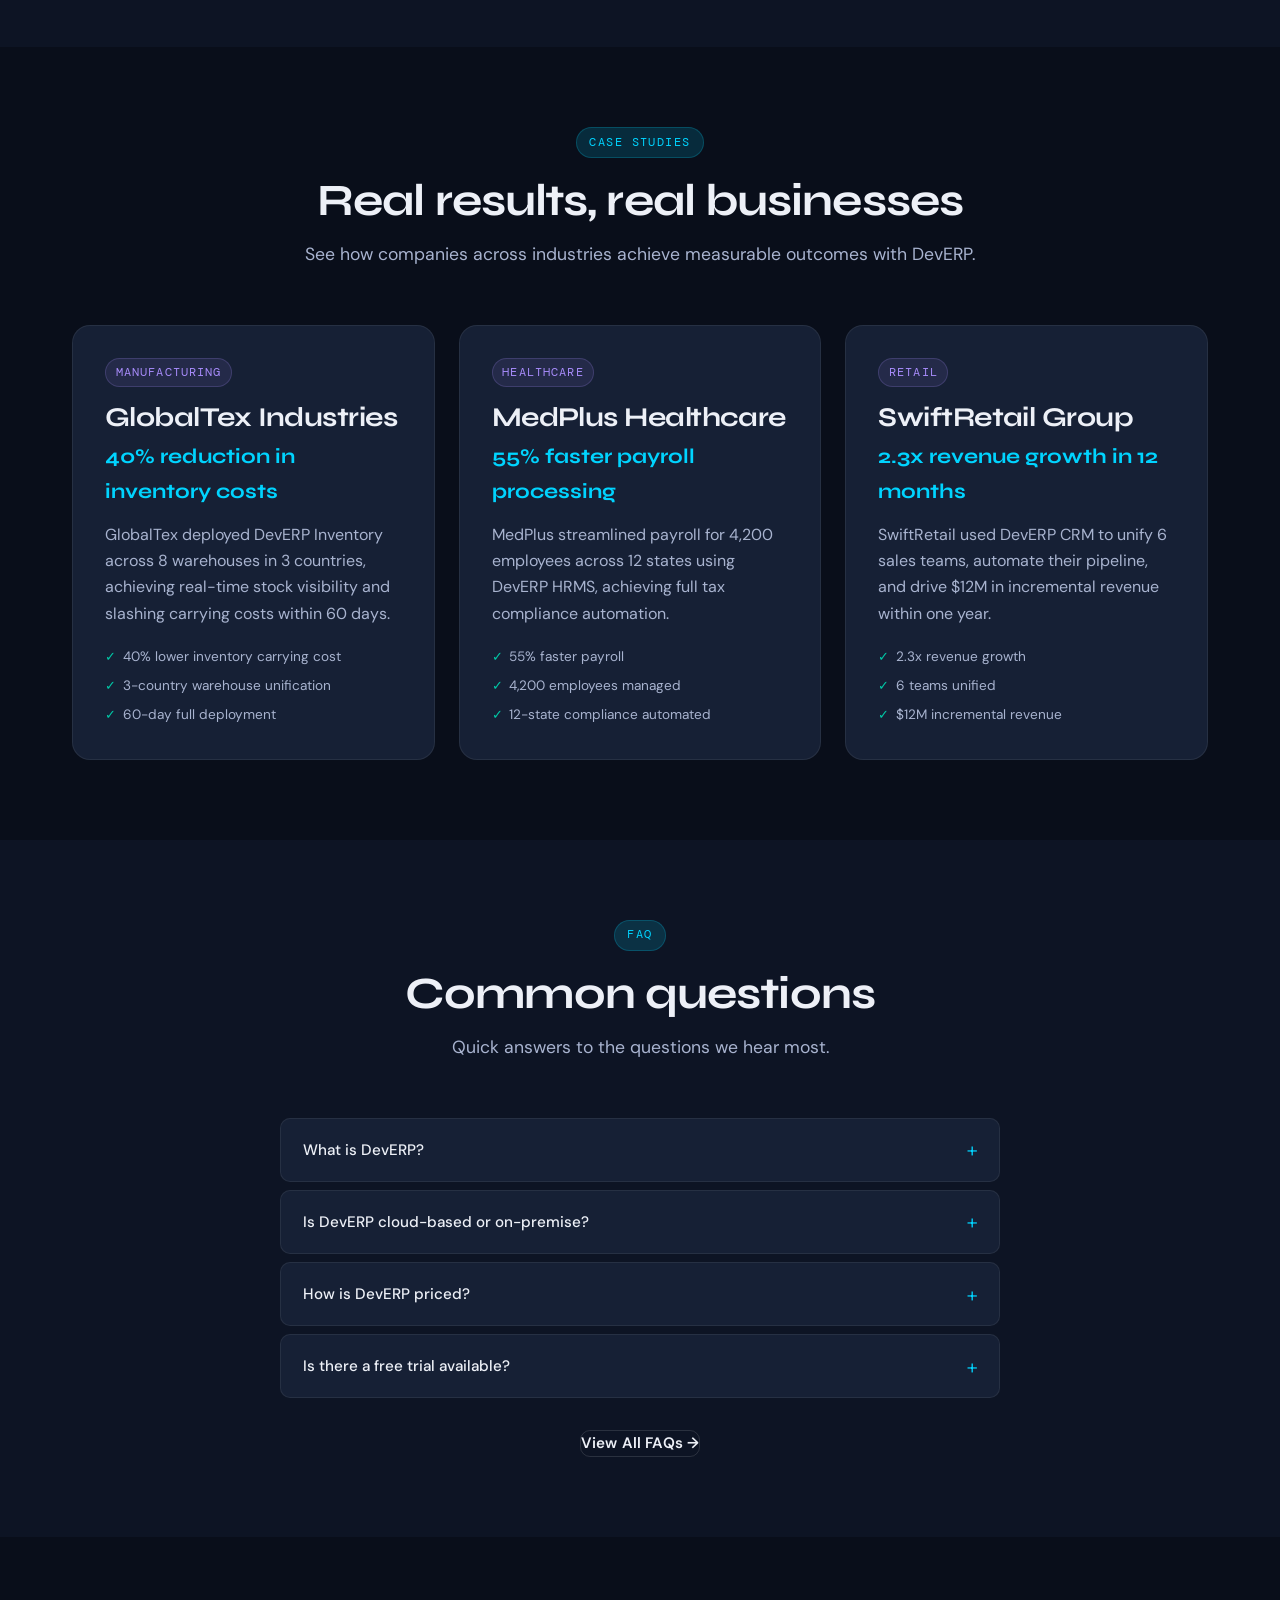
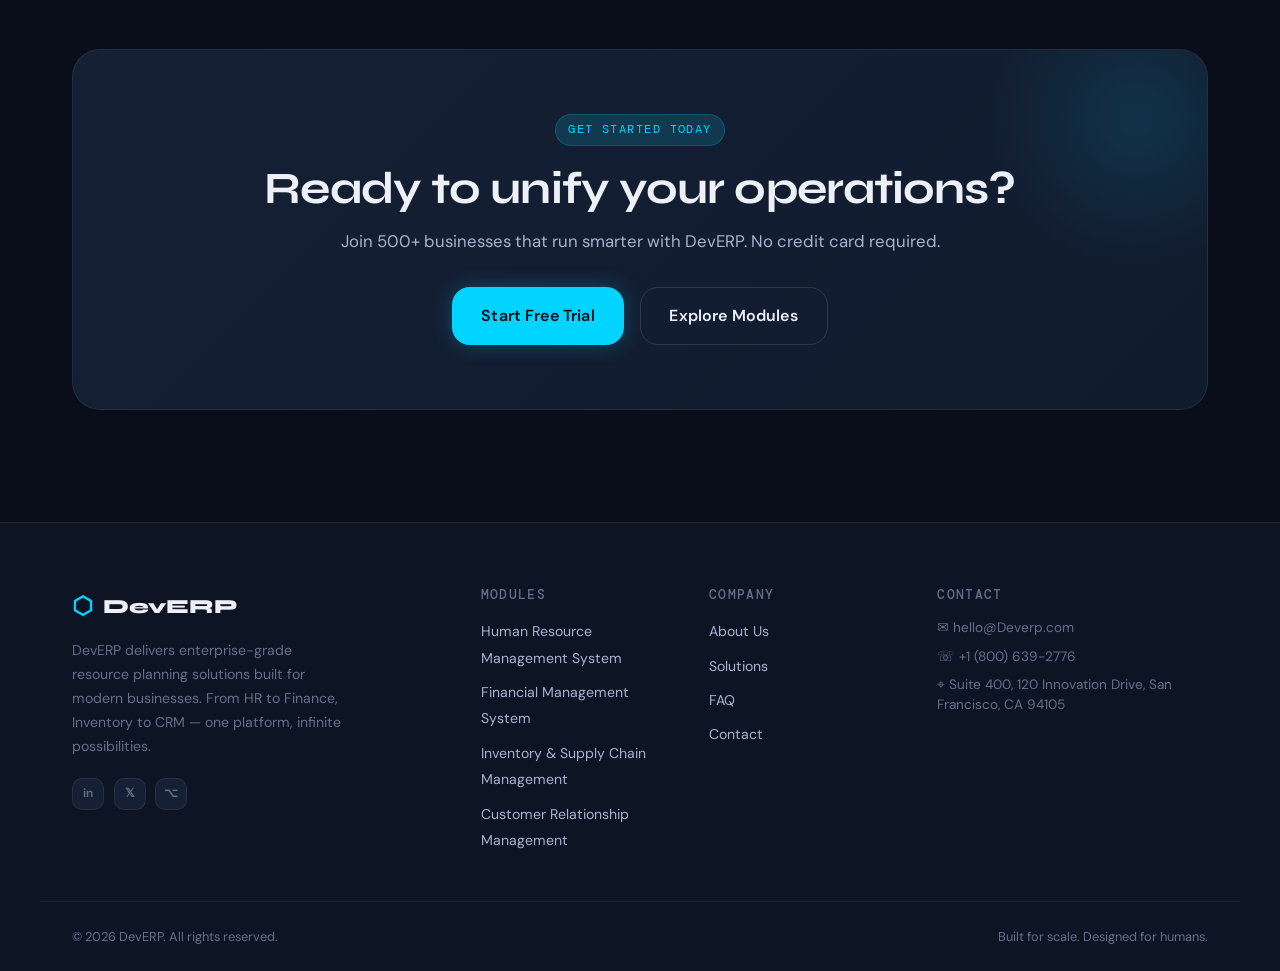
==== commit bd48bd3c: "fixed the chat bot icon issue" ====
--- a/index.html
+++ b/index.html
@@ -104,5 +104,18 @@
   <script src="js/data.js"></script>
   <script src="js/ui.js"></script>
   <script src="js/main.js"></script>
+  <!--Start of Tawk.to Script-->
+  <script type="text/javascript">
+    var Tawk_API = Tawk_API || {}, Tawk_LoadStart = new Date();
+    (function () {
+      var s1 = document.createElement("script");
+      s1.async = true;
+      s1.src = 'https://embed.tawk.to/69cbac9cd746a31c382e12c5/1jl1pkhke';
+      s1.charset = 'UTF-8';
+      s1.setAttribute('crossorigin', '*');
+      document.body.appendChild(s1);  
+    })();
+  </script>
+  <!--End of Tawk.to Script-->
 </body>
 </html>
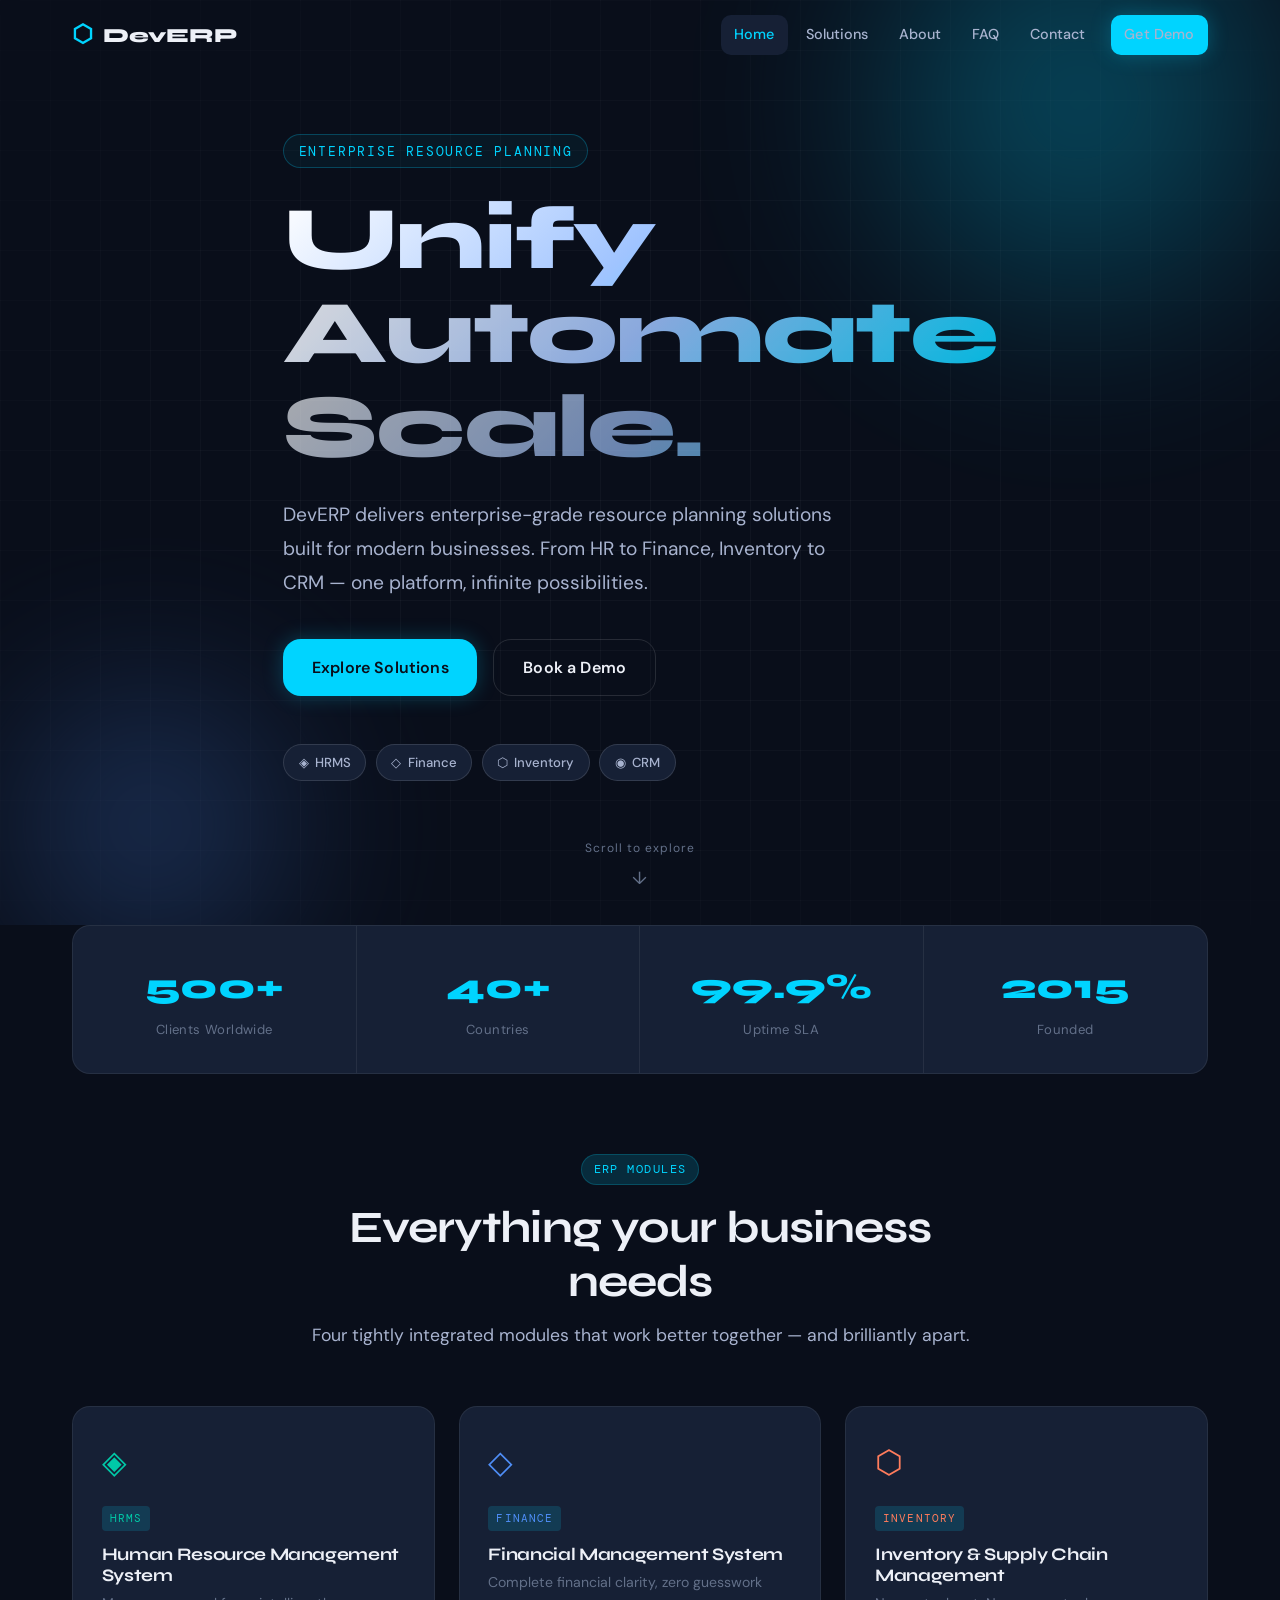
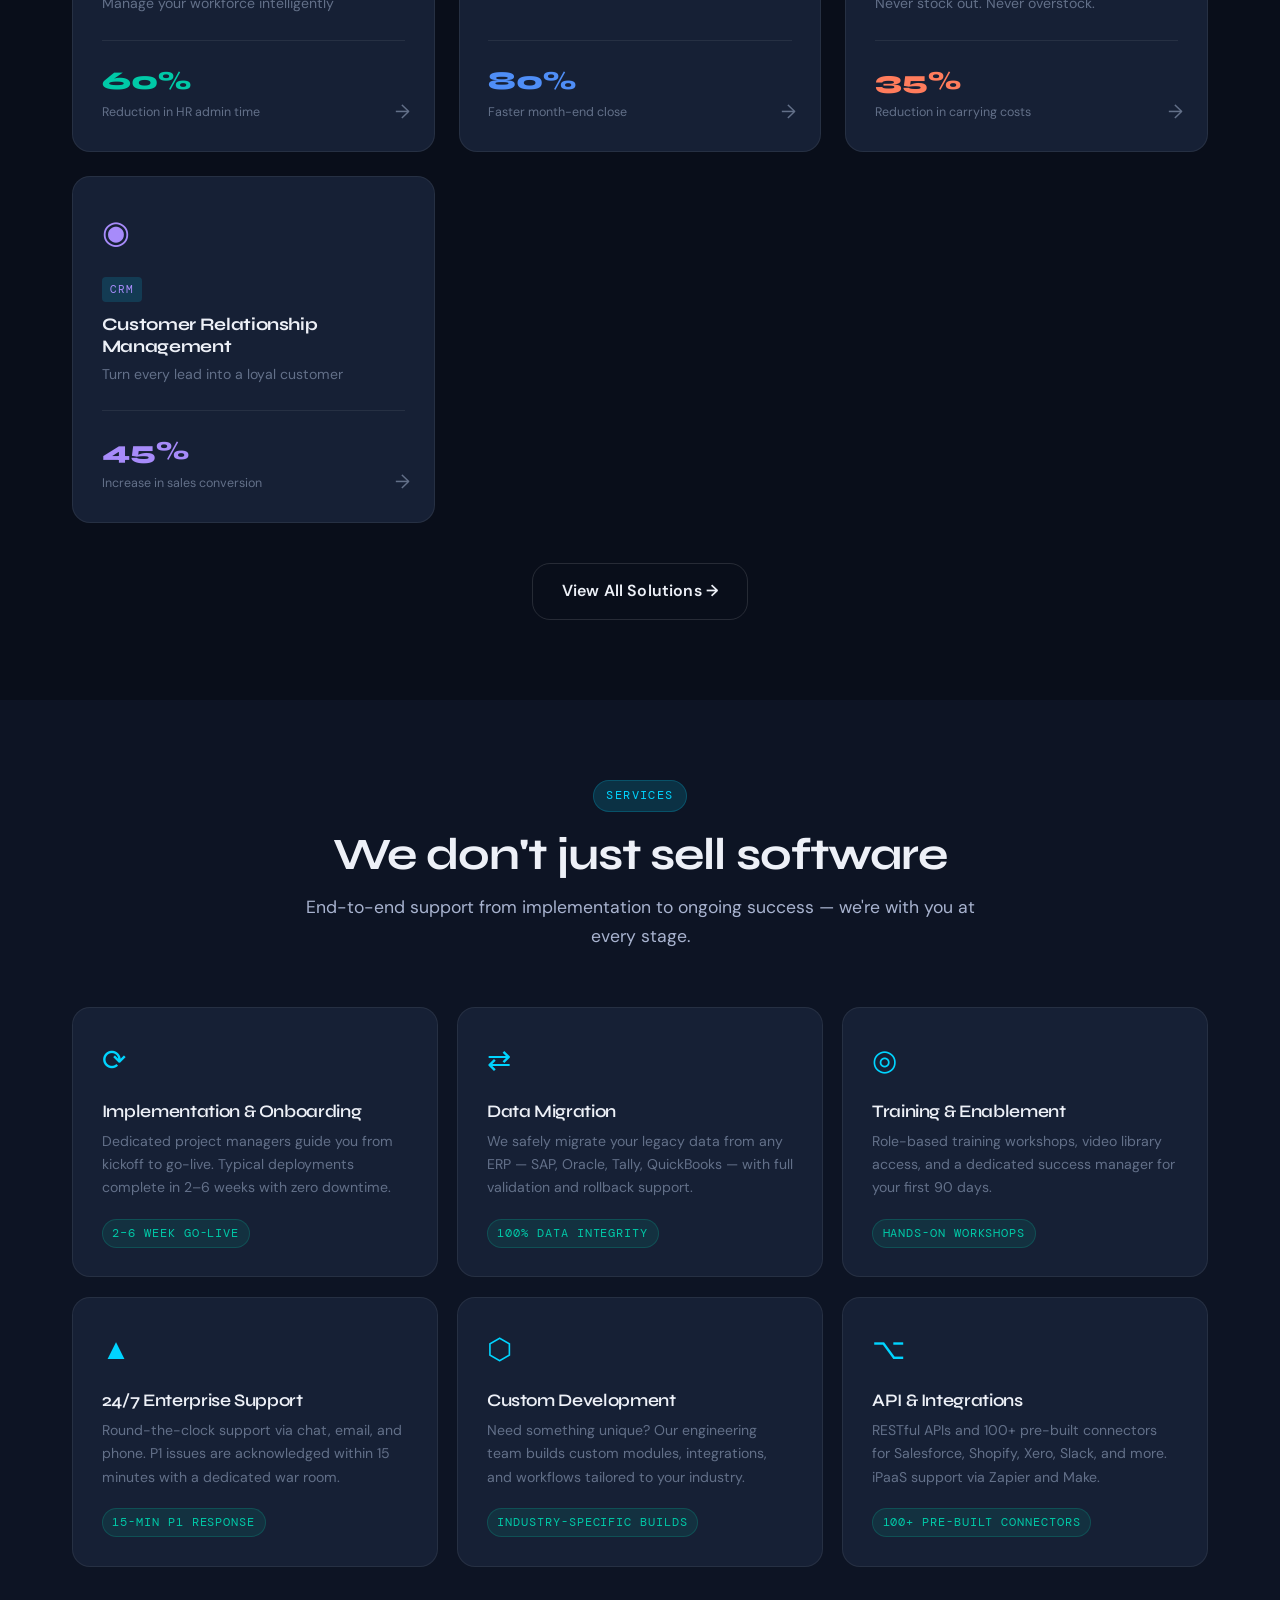
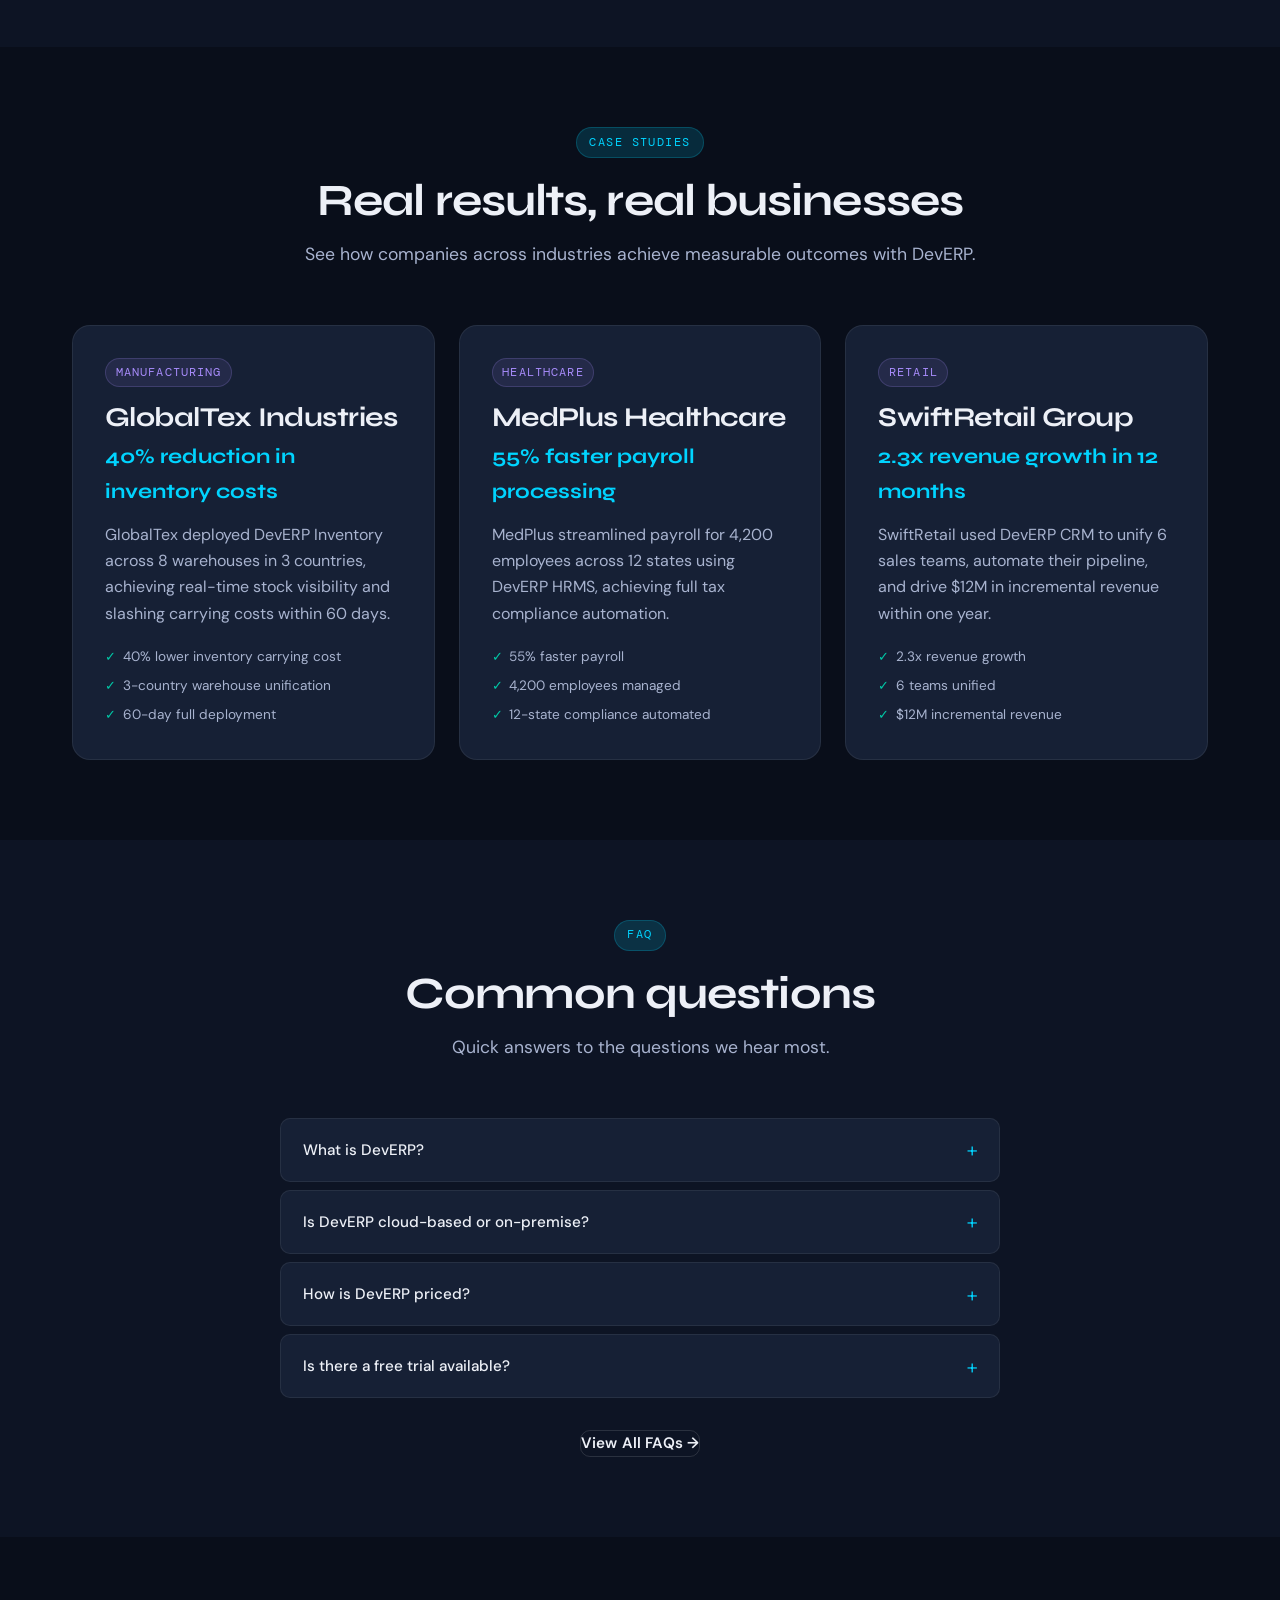
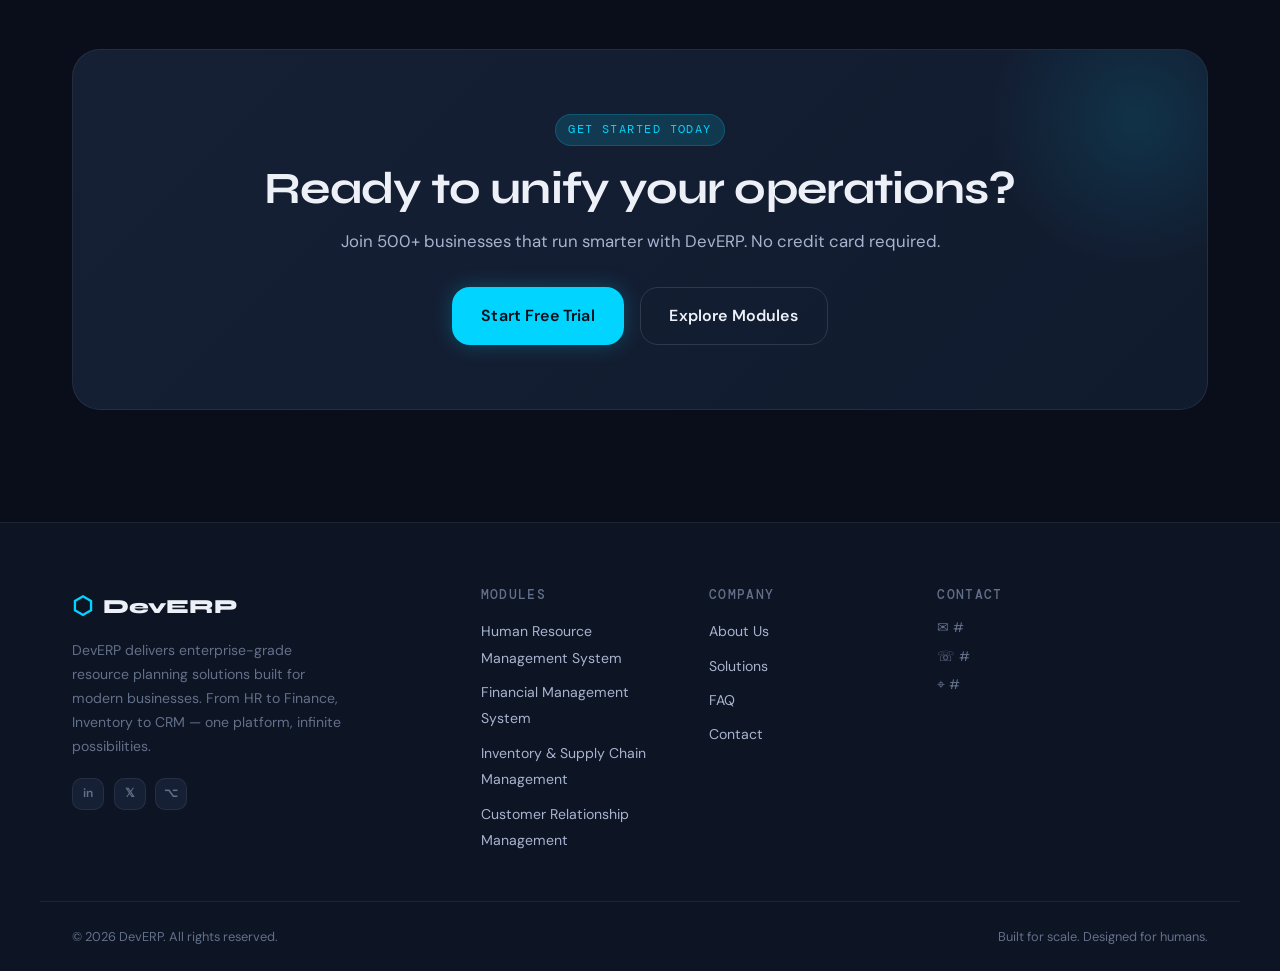
==== commit c8dbcaa7: "added new chat bot script to the web" ====
--- a/index.html
+++ b/index.html
@@ -105,17 +105,31 @@
   <script src="js/ui.js"></script>
   <script src="js/main.js"></script>
   <!--Start of Tawk.to Script-->
+  <!-- <script type="text/javascript">
+    var Tawk_API=Tawk_API||{}, Tawk_LoadStart=new Date();
+    (function(){
+      var s1=document.createElement("script"),s0=document.getElementsByTagName("script")[0];
+      s1.async=true;
+      s1.src='https://embed.tawk.to/69cbac9cd746a31c382e12c5/1jl1pkhke';
+      s1.charset='UTF-8';
+      s1.setAttribute('crossorigin','*');
+      s0.parentNode.insertBefore(s1,s0);
+    })(); // fixed
+  </script> -->
+  <!--End of Tawk.to Script-->
+
+  <!--Start of Tawk.to Script-->
   <script type="text/javascript">
-    var Tawk_API = Tawk_API || {}, Tawk_LoadStart = new Date();
-    (function () {
-      var s1 = document.createElement("script");
-      s1.async = true;
-      s1.src = 'https://embed.tawk.to/69cbac9cd746a31c382e12c5/1jl1pkhke';
-      s1.charset = 'UTF-8';
-      s1.setAttribute('crossorigin', '*');
-      document.body.appendChild(s1);  
+    var Tawk_API=Tawk_API||{}, Tawk_LoadStart=new Date();
+    (function(){
+      var s1=document.createElement("script"),s0=document.getElementsByTagName("script")[0];
+      s1.async=true;
+      s1.src='https://embed.tawk.to/69cf4c682440911c3aa285c8/1jl8s4uie';
+      s1.charset='UTF-8';
+      s1.setAttribute('crossorigin','*');
+      s0.parentNode.insertBefore(s1,s0);
     })();
   </script>
-  <!--End of Tawk.to Script-->
+<!--End of Tawk.to Script-->
 </body>
 </html>
